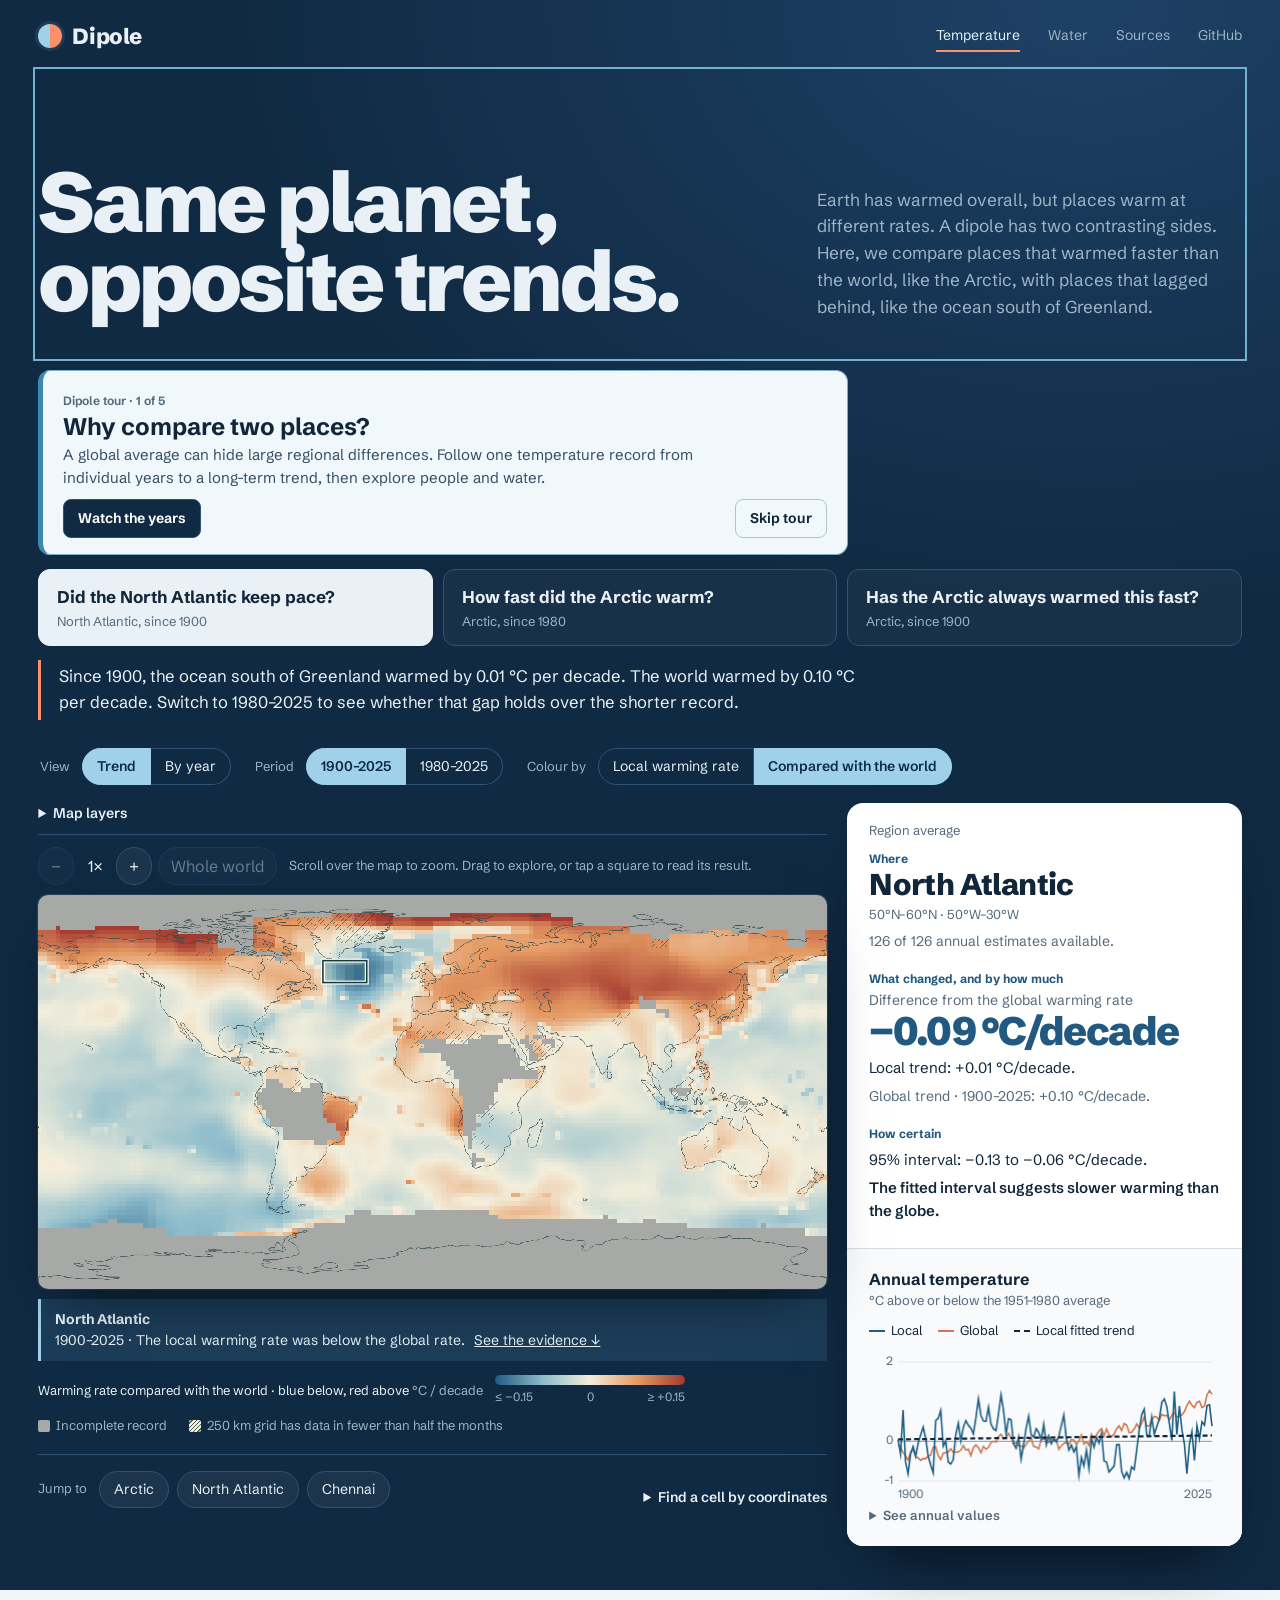
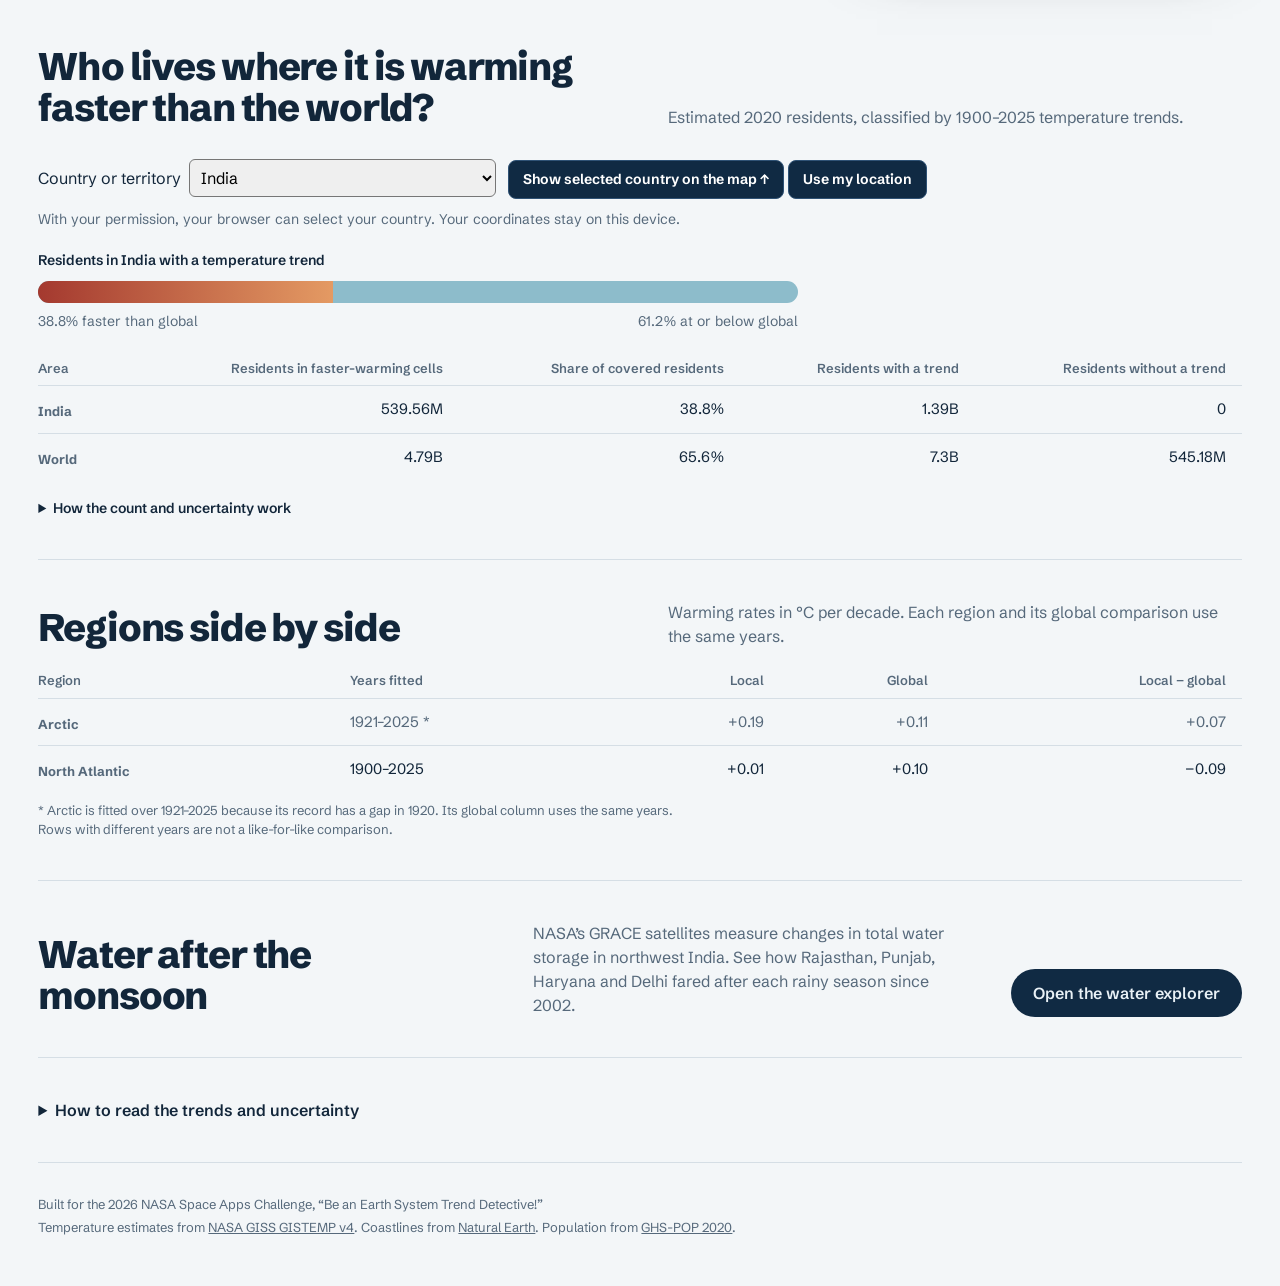
==== docs/index.html @ 830ba7b3 "Guide visitors through playable climate maps and country comparisons" ====
<!doctype html>
<html lang="en">
<head>
<meta charset="utf-8">
<meta name="viewport" content="width=device-width, initial-scale=1">
<meta name="theme-color" content="#102a43">
<link rel="icon" href="favicon.svg" type="image/svg+xml">
<title>Dipole · Same planet, opposite trends</title>
<meta name="description" content="Explore how surface temperature changed at every place on Earth since 1900, using NASA’s GISTEMP record.">
<link rel="preload" href="fonts/schibsted-grotesk-latin-wght-normal.woff2" as="font" type="font/woff2" crossorigin>
<link rel="stylesheet" href="map/style.css?v=guide-1">
<script src="map/player.js?v=2" defer></script>
<script src="map/app.js?v=guide-1" defer></script>
<script src="map/location.js?v=1" defer></script>
<script src="map/tour.js?v=1" defer></script>
</head>
<body>
<div class="deep">
<header class="top"><a class="brand" href="./"><span class="brandmark" aria-hidden="true"></span>Dipole</a><nav aria-label="Project"><a href="./" aria-current="page">Temperature</a><a href="water/">Water</a><a href="https://github.com/OmTheLast/Dipole/blob/main/docs/sources.md">Sources</a><a href="https://github.com/OmTheLast/Dipole">GitHub</a></nav></header>

<section class="hero">
<h1>Same planet,<br>opposite trends.</h1>
<div><p class="lede">Earth has warmed overall, but places warm at different rates. A dipole has two contrasting sides. Here, we compare places that warmed faster than the world, like the Arctic, with places that lagged behind, like the ocean south of Greenland.</p>
<button class="action" id="restartTour" type="button">Take the guided tour</button></div>
</section>

<fieldset id="cases" class="cases" disabled><legend class="visually-hidden">Start with a finding</legend>
<button data-case="hole" aria-pressed="true"><b>Did the North Atlantic keep pace?</b><small>North Atlantic, since 1900</small></button>
<button data-case="arctic" aria-pressed="false"><b>How fast did the Arctic warm?</b><small>Arctic, since 1980</small></button>
<button data-case="recent" aria-pressed="false"><b>Has the Arctic always warmed this fast?</b><small>Arctic, since 1900</small></button>
</fieldset>
<p id="story" class="story"></p>

<div class="controls">
<fieldset id="views" class="segmented" disabled><legend>View</legend><button data-view="trend" aria-pressed="true">Trend</button><button data-view="annual" aria-pressed="false">By year</button></fieldset>
<fieldset id="periods" class="segmented" disabled><legend>Period</legend><button data-start="1900" aria-pressed="true">1900–2025</button><button data-start="1980" aria-pressed="false">1980–2025</button></fieldset>
<fieldset id="modes" class="segmented" disabled><legend>Colour by</legend><button data-mode="absolute" aria-pressed="false">Local warming rate</button><button data-mode="relative" aria-pressed="true">Compared with the world</button></fieldset>
</div>
<div id="scrubber" hidden><label for="year">Year <output id="yearValue" for="year">2015</output></label>
<div class="yeartrack"><button class="action play" id="playYears" type="button">Play</button><span id="startLabel">1980</span><input id="year" type="range" min="1980" max="2025" step="1" value="2015"><span>2025</span></div></div>
<p id="status" role="status">Loading NASA temperature estimates…</p>

<div class="workspace">
<section class="atlas" aria-label="Global temperature map">
<details class="layers"><summary>Map layers</summary><div id="populationMap" class="layerControls">
<label for="mapPopulation">2020 population overlay</label>
<select id="mapPopulation" disabled><option value="">Off</option><option value="world">World</option><optgroup label="Country or territory" id="layerCountries"></optgroup></select>
<a href="#population">Compare counts with the world ↓</a>
<div id="populationKey" hidden><p id="layerCaption"></p>
<div class="dotKey" aria-label="Dot size by residents per two-degree cell"><span><i></i>Under 100k</span><span><i></i>100k–&lt;1M</span><span><i></i>1M–&lt;10M</span><span><i></i>10M+</span></div>
</div>
<div class="sigControl"><label><input type="checkbox" id="sigToggle" disabled> Show significance crosses (×)</label>
<span id="sigCaption" role="status"></span></div>
</div>
</details>
<div class="maptools" role="group" aria-label="Map navigation">
<button id="zoomOut" aria-label="Zoom out" disabled>−</button><output id="zoomLevel" aria-label="Map zoom">1×</output><button id="zoomIn" aria-label="Zoom in" disabled>+</button>
<button id="worldView" disabled>Whole world</button><span id="mapHint">Scroll over the map to zoom. Drag to explore, or tap a square to read its result.</span>
</div>
<div class="maparea"><canvas id="map" tabindex="0" aria-describedby="mapHint" aria-label="World temperature map"></canvas><div id="cellTip" hidden></div></div>
<div id="mapReading" aria-live="polite" hidden><strong id="readingPlace"></strong><span id="readingText"></span> <a href="#details">See the evidence ↓</a></div>
<div class="legend"><div class="legendscale"><span class="legendtitle"><span id="legendText">Temperature trend</span> <span id="legendUnits">°C / decade</span></span><div class="scale"><div class="gradient"></div><div class="ticks"><span id="scaleLow">≤ −1</span><span>0</span><span id="scaleHigh">≥ +1</span></div></div></div><span class="missing"><i></i> <span id="missingLabel">Incomplete record</span></span><span id="overlayKey" class="overlaykey"><span class="hatchkey"><i></i> 250 km grid has data in fewer than half the months</span></span></div>
<div class="locations"><div class="presets" id="presets"><span class="presetlabel">Jump to</span>
<button data-region="Arctic">Arctic</button><button data-region="North Atlantic">North Atlantic</button><button data-lat="13.08" data-lon="80.27">Chennai</button></div>
<details class="coordinateLookup"><summary>Find a cell by coordinates</summary><form id="coords"><label>Latitude<input type="number" name="lat" required min="-90" max="90" step="any" placeholder="−90 to 90"></label><label>Longitude<input type="number" name="lon" required min="-180" max="180" step="any" placeholder="−180 to 180"></label><button type="submit">Show cell</button></form></details></div>
</section>

<section class="inspector" aria-label="Selected location">
<p id="kind" class="kind">Region</p>
<div id="details" aria-live="polite"><p class="q">Where</p><h2 id="name">Arctic</h2><p id="bounds"></p><p id="coverage"></p><p class="q">What changed, and by how much</p><p class="metriclabel" id="metricLabel">Estimated change</p><div id="change">…</div><p id="rate"></p><p id="reference"></p><p class="q">How certain</p><p id="interval"></p><p id="explain"></p><p id="cellSig" class="note"></p><p id="sparse"></p><p id="cellResidents" class="note"></p></div>
<div class="history"><h3>Annual temperature</h3><p class="caption">°C above or below the 1951–1980 average</p><div class="chartkey"><span>Local</span><span>Global</span><span id="fitKey">Local fitted trend</span></div><canvas id="plot" role="img" aria-label="Annual temperature anomaly chart"></canvas><details><summary>See annual values</summary><div class="tablebox"><table><thead><tr><th>Year</th><th>Local (°C)</th><th>Global (°C)</th></tr></thead><tbody id="annual"></tbody></table></div></details></div>
</section>
</div>
</div>

<main class="shore">
<section id="population" class="chapter" aria-labelledby="exposureHeading">
<div class="chapterhead"><h2 id="exposureHeading">Who lives where it is warming faster than the world?</h2>
<p id="exposureCaption">Loading 2020 population estimates…</p></div>
<div id="exposureData" hidden>
<label class="populationCountry" for="exposureCountry">Country or territory <select id="exposureCountry"></select></label>
<button id="showCountryLayer" type="button" disabled>Show selected country on the map ↑</button>
<button type="button" id="geoCountry">Use my location</button>
<button class="action" type="button" id="geoCell" hidden>See the temperature near me</button>
<p id="geoStatus" role="status">With your permission, your browser can select your country. Your coordinates stay on this device.</p>
<figure class="populationBar"><figcaption id="countryBarCaption"></figcaption>
<div class="populationTrack" aria-hidden="true"><span id="countryFasterBar"></span></div>
<div class="populationLabels"><span id="countryFasterLabel"></span><span id="countryOtherLabel"></span></div></figure>
<div class="scrolltable"><table>
<thead><tr><th scope="col">Area</th><th scope="col">Residents in faster-warming cells</th><th scope="col">Share of covered residents</th><th scope="col">Residents with a trend</th><th scope="col">Residents without a trend</th></tr></thead>
<tbody id="exposureRows"></tbody></table></div>
<details><summary>How the count and uncertainty work</summary>
<p>We add the estimated 2020 residents of each 2° cell whose local warming rate exceeds the global rate. The percentage uses residents in cells with a complete trend. For a country or territory, we count only population pixels whose centres fall inside the mapped country boundary.</p>
<p id="exposureIntervals"></p><p>The global average includes the oceans, which cover most of the planet and warm more slowly than land. Because people live on land, many of them live in cells that warm faster than that average for this reason alone. The counts describe where people lived in 2020, not health effects.</p>
</details></div></section>

<section class="chapter"><div class="chapterhead"><h2>Regions side by side</h2><p id="comparisonCaption"></p></div><div class="scrolltable"><table class="comparison"><thead><tr><th scope="col">Region</th><th scope="col" id="timeHeading">Years fitted</th><th scope="col">Local</th><th scope="col">Global</th><th scope="col">Local − global</th></tr></thead><tbody id="comparison"></tbody></table></div><p id="comparisonNote" class="note"></p></section>

<section class="chapter water-teaser" id="waterIntro"><div class="chapterhead"><h2>Water after the monsoon</h2><p>NASA’s GRACE satellites measure changes in total water storage in northwest India. See how Rajasthan, Punjab, Haryana and Delhi fared after each rainy season since 2002.</p></div><a class="teaserlink" href="water/">Open the water explorer</a></section>

<details class="method chapter"><summary>How to read the trends and uncertainty</summary>
<p>Each trend is the slope of a straight line through annual temperatures relative to the 1951–1980 average. For the global comparison we fit the yearly local minus global differences. A negative difference means a place warmed more slowly than the world or cooled more quickly. The chart shows the two original histories.</p>
<p>In the yearly view, each cell needs all 12 months in the selected year. For a trend it needs all 12 months in every year of the period. Gray marks missing estimates. Regional averages weight cells by area and require at least 80% coverage each month. If a region has gaps, its fitted line uses the uninterrupted record after the last gap. Its global comparison uses exactly those years.</p>
<p>The 95% interval describes the fitted trend for the selected place. We account for similarities between nearby years using Newey–West standard errors with three annual lags. The interval excludes additional uncertainty in NASA’s temperature estimates. Map colors show estimated rates. Examining many locations can produce chance findings. In tests on simulated records with no trend at all, intervals built this way excluded zero in roughly 10–14% of cases rather than 5%, so treat them as optimistic.</p>
<p><b>Significance crosses.</b> Each cross marks a cell whose trend passes a two-sided Benjamini–Hochberg check at a 5% false discovery rate. We test all cells with complete records together, separately for each period and map mode. The local map tests for change over time. The relative map tests for a difference from global warming. A cell can have a trend without earning a cross. Nearby cells share measurements, so clusters of crosses do not count as independent observations.</p>
<p><b>Hatched cells.</b> NASA’s standard grid fills each cell from stations up to 1,200 km away. Hatched land cells are where NASA’s 250 km grid has data in fewer than half the months of the selected period. Ocean cells are not hatched. A cell counts as land when its centre lies inside the Natural Earth outline.</p></details>

<footer><p>Built for the 2026 NASA Space Apps Challenge, “Be an Earth System Trend Detective!”</p><p>Temperature estimates from <a href="https://data.giss.nasa.gov/gistemp/">NASA GISS GISTEMP v4</a>. Coastlines from <a href="https://www.naturalearthdata.com/">Natural Earth</a>. Population from <a href="https://human-settlement.emergency.copernicus.eu/ghs_pop2023.php">GHS-POP 2020</a>.</p></footer>
</main>
</body></html>
---- docs/map/style.css ----
/* Dipole — "same planet, opposite trends".
   The page is built around the map's own diverging scale: deep ocean for the stage,
   sea-ice blue for below-global, ember for above-global. One typeface throughout. */
@font-face { font-family: "Schibsted Grotesk"; font-style: normal; font-display: swap; font-weight: 400 900;
  src: url("../fonts/schibsted-grotesk-latin-wght-normal.woff2") format("woff2-variations");
  unicode-range: U+0000-00FF, U+0131, U+0152-0153, U+02BB-02BC, U+02C6, U+02DA, U+02DC, U+0304, U+0308, U+0329, U+2000-206F, U+20AC, U+2122, U+2191, U+2193, U+2212, U+2215, U+FEFF, U+FFFD }
@font-face { font-family: "Schibsted Grotesk"; font-style: normal; font-display: swap; font-weight: 400 900;
  src: url("../fonts/schibsted-grotesk-latin-ext-wght-normal.woff2") format("woff2-variations");
  unicode-range: U+0100-02BA, U+02BD-02C5, U+02C7-02CC, U+02CE-02D7, U+02DD-02FF, U+0304, U+0308, U+0329, U+1D00-1DBF, U+1E00-1E9F, U+1EF2-1EFF, U+2020, U+20A0-20AB, U+20AD-20C0, U+2113, U+2C60-2C7F, U+A720-A7FF }
:root {
  --ocean: #102a43;      /* the stage the map sits on */
  --ocean-2: #1a3a5c;    /* raised surfaces on the stage */
  --ocean-line: #2f5275;
  --ice: #9fd2ea;        /* cooler than the world */
  --ember: #ff8f6b;      /* warmer than the world (on dark) */
  --brick: #b2432f;      /* warmer than the world (on light) */
  --deepblue: #215981;   /* cooler than the world (on light) */
  --foam: #e9f1f6;       /* text on the stage */
  --haze: #9fb4c6;       /* secondary text on the stage */
  --paper: #f3f6f8;
  --card: #ffffff;
  --ink: #12263a;
  --mist: #56697b;
  --line: #d5dee5;
  /* aliases used by the water page */
  --border: var(--line); --green: var(--ink); --muted: var(--mist);
  font: 400 16px/1.5 "Schibsted Grotesk", "Helvetica Neue", Arial, sans-serif;
  color: var(--ink);
  background: var(--paper);
}
* { box-sizing: border-box }
body { margin: 0 }
h1, h2, h3, p, figure { margin: 0 }
a { color: inherit }
button, input, select { font: inherit }
.visually-hidden { position: absolute; width: 1px; height: 1px; overflow: hidden; clip-path: inset(50%); white-space: nowrap }
:focus-visible { outline: 3px solid #f6c453; outline-offset: 2px }

/* ---------- the stage ---------- */
.deep {
  background: radial-gradient(120% 70% at 85% 0%, #1d4166 0%, var(--ocean) 55%) var(--ocean);
  color: var(--foam);
  padding: 0 max(3vw, 16px) 44px;
}
.deep > * { max-width: 1400px; margin-inline: auto }
.top { display: flex; align-items: center; justify-content: space-between; gap: 16px; height: 72px }
.brand { display: flex; align-items: center; gap: 10px; font-weight: 800; font-size: 22px; letter-spacing: -.02em; text-decoration: none }
.brandmark { width: 24px; height: 24px; border-radius: 50%; background: linear-gradient(90deg, var(--ice) 0 50%, var(--ember) 50% 100%); box-shadow: 0 0 0 3px #ffffff14 }
.top nav { display: flex; gap: clamp(12px, 2.4vw, 28px); font-size: 14px }
.top nav a { text-decoration: none; color: var(--haze); padding: 4px 0; border-bottom: 2px solid transparent }
.top nav a:hover { color: var(--foam) }
.top nav a[aria-current=page] { color: var(--foam); border-color: var(--ember) }

.hero { display: grid; grid-template-columns: minmax(0, 1.7fr) minmax(0, 1fr); gap: 20px 56px; align-items: end; padding: clamp(36px, 7vw, 92px) 0 36px }
.hero h1 { font-weight: 850; font-size: clamp(44px, 6.6vw, 104px); line-height: .94; letter-spacing: -.045em }
.lede { max-width: 46ch; font-size: clamp(16px, 1.35vw, 19px); line-height: 1.55; color: var(--haze) }

/* findings: three doors into the data */
.cases { display: grid; grid-template-columns: repeat(3, minmax(0, 1fr)); gap: 10px; border: 0; padding: 0; margin-bottom: 14px }
.cases button { display: grid; gap: 2px; text-align: left; cursor: pointer; padding: 14px 18px; color: var(--foam);
  background: #ffffff08; border: 1px solid var(--ocean-line); border-radius: 12px; transition: background .15s, border-color .15s }
.cases button:hover { background: #ffffff12 }
.cases b { font-size: 17px; font-weight: 700 }
.cases small { font-size: 13px; color: var(--haze) }
.cases button[aria-pressed=true] { background: var(--foam); border-color: var(--foam); color: var(--ink) }
.cases button[aria-pressed=true] small { color: var(--mist) }
.story { max-width: 1400px; margin-bottom: 28px; padding: 4px 0 4px 18px; border-left: 3px solid var(--ember); font-size: clamp(16px, 1.3vw, 18px); line-height: 1.55; color: var(--foam) }
.story[hidden] { display: none }
.story { max-width: 82ch; margin-left: max(0px, calc((100% - 1400px) / 2)) }

/* segmented controls */
.controls { display: flex; flex-wrap: wrap; gap: 14px 22px; margin-bottom: 18px }
.segmented { display: flex; align-items: center; gap: 0; border: 0; padding: 0; margin: 0 }
.segmented legend { float: left; margin-right: 10px; font-size: 13px; color: var(--haze) }
.segmented button { cursor: pointer; padding: 7px 14px; font-size: 14px; color: var(--foam); background: transparent; border: 1px solid var(--ocean-line) }
.segmented button + button { border-left: 0 }
.segmented button:first-of-type { border-radius: 999px 0 0 999px }
.segmented button:last-of-type { border-radius: 0 999px 999px 0 }
.segmented button:hover { background: #ffffff10 }
.segmented button[aria-pressed=true] { background: var(--ice); border-color: var(--ice); color: var(--ocean); font-weight: 600 }
fieldset:disabled button { opacity: .55; cursor: progress }

#scrubber { max-width: 640px; margin: 0 auto 18px max(0px, calc((100% - 1400px) / 2)); padding: 12px 16px; border: 1px solid var(--ocean-line); border-radius: 12px; background: #ffffff08 }
#scrubber label { display: flex; align-items: baseline; gap: 10px; font-size: 14px; color: var(--haze) }
#yearValue { font-weight: 800; font-size: 22px; color: var(--foam) }
.yeartrack { display: flex; align-items: center; gap: 12px; color: var(--haze); font-size: 13px }
#year { width: 100%; min-width: 0; height: 30px; margin: 0; accent-color: var(--ice) }
#status { color: var(--haze); margin-bottom: 12px }
#status:empty { display: none }

/* map + inspector */
.workspace { display: grid; grid-template-columns: minmax(0, 2fr) minmax(320px, 1fr); gap: 20px; align-items: start }
.atlas { min-width: 0 }
.maptools { display: flex; flex-wrap: wrap; align-items: center; gap: 6px; margin-bottom: 10px }
.maptools button { min-width: 36px; min-height: 36px; padding: 6px 12px; cursor: pointer; color: var(--foam); background: #ffffff0d; border: 1px solid var(--ocean-line); border-radius: 999px }
.maptools button:hover { background: #ffffff1a }
.maptools button:disabled { opacity: .4; cursor: default }
#zoomLevel { min-width: 3ch; text-align: center; color: var(--foam) }
#mapHint { font-size: 13px; color: var(--haze); margin-left: 6px }
.maparea { position: relative; border-radius: 10px; overflow: hidden; box-shadow: 0 24px 60px -24px #000a, 0 0 0 1px #ffffff1a }
canvas { display: block; width: 100% }
#map { aspect-ratio: 2 / 1; cursor: crosshair; background: #0c2238 }
#map.zoomed { cursor: grab; touch-action: none }
#map.dragging { cursor: grabbing }
#cellTip { position: absolute; pointer-events: none; max-width: 100%; background: var(--foam); color: var(--ink); border-radius: 8px; padding: 7px 10px; font-size: 13px; line-height: 1.45; white-space: pre-line; box-shadow: 0 8px 24px #0006 }

.legend { display: flex; flex-wrap: wrap; align-items: center; gap: 10px 22px; margin-top: 14px; font-size: 13px; color: var(--haze) }
.legendscale { display: flex; align-items: center; gap: 12px }
.legendtitle { color: var(--foam) }
#legendUnits { color: var(--haze) }
.scale { width: 190px }
.gradient { height: 10px; border-radius: 999px; background: linear-gradient(90deg, #215981, #8dbccb, #f3eedb, #e49a63, #a4392f) }
.ticks { display: flex; justify-content: space-between; margin-top: 3px; font-size: 12px }
.missing, .overlaykey > span { display: flex; align-items: center; gap: 6px }
.missing i, .hatchkey i { width: 12px; height: 12px; border-radius: 2px }
.missing i { background: #a6a9a5 }
.hatchkey i { background: repeating-linear-gradient(135deg, #f3eedb 0 2px, #4b5a55 2px 3px) }
.overlaykey[hidden] { display: none }

.locations { display: flex; flex-wrap: wrap; align-items: end; justify-content: space-between; gap: 14px 24px; margin-top: 18px; padding-top: 16px; border-top: 1px solid var(--ocean-line) }
.presets { display: flex; flex-wrap: wrap; align-items: center; gap: 8px }
.presetlabel { font-size: 13px; color: var(--haze); margin-right: 4px }
.presets button, #coords button { cursor: pointer; padding: 7px 14px; font-size: 14px; color: var(--foam); background: #ffffff0d; border: 1px solid var(--ocean-line); border-radius: 999px }
.presets button:hover { background: #ffffff1a }
#coords { display: flex; flex-wrap: wrap; align-items: end; gap: 8px }
#coords label { display: grid; gap: 3px; font-size: 12px; color: var(--haze) }
#coords input { width: 112px; padding: 7px 10px; font-size: 14px; color: var(--foam); background: #0c2238; border: 1px solid var(--ocean-line); border-radius: 8px }
#coords input::placeholder { color: #6f88a0 }
#coords button { background: var(--foam); border-color: var(--foam); color: var(--ink); font-weight: 600 }

.inspector { background: var(--card); color: var(--ink); border-radius: 16px; overflow: hidden; box-shadow: 0 30px 60px -30px #000c }
.kind { padding: 18px 22px 0; font-size: 13px; color: var(--mist) }
#details { padding: 4px 22px 18px }
#name { font-weight: 800; font-size: 30px; line-height: 1.1; letter-spacing: -.02em }
#bounds { margin-top: 4px; font-size: 13px; color: var(--mist) }
#coverage, #reference { margin-top: 6px; font-size: 14px; color: var(--mist) }
.metriclabel { margin-top: 2px; font-size: 14px; color: var(--mist) }
.q { margin-top: 18px; font-size: 12px; font-weight: 700; color: var(--deepblue) }
.q:first-child { margin-top: 6px }
#change { font-weight: 850; font-size: clamp(34px, 3.1vw, 46px); line-height: 1.02; letter-spacing: -.04em; color: var(--brick) }
#rate, #interval, #explain { margin-top: 6px; font-size: 15px }
#explain { font-weight: 600 }
#sparse { margin-top: 6px; font-size: 13px; color: var(--mist) }
.note { margin-top: 8px; max-width: 80ch; font-size: 13px; color: var(--mist) }
.history { padding: 18px 22px 20px; border-top: 1px solid var(--line); background: #f8fafb }
.history h3 { font-size: 16px; font-weight: 700 }
.caption { font-size: 13px; color: var(--mist) }
.chartkey { display: flex; flex-wrap: wrap; gap: 4px 16px; margin-top: 10px; font-size: 13px }
.chartkey span::before { content: ""; display: inline-block; width: 16px; margin-right: 6px; vertical-align: middle; border-top: 2.5px solid #1d5f86 }
.chartkey span:nth-child(2)::before { border-color: #d0794f }
.chartkey span:nth-child(3)::before { border-top: 2px dashed var(--ink) }
#plot { height: 150px; margin: 10px 0 6px }
summary { cursor: pointer; font-size: 14px; font-weight: 600 }
.history summary { font-size: 13px; color: var(--mist) }
.tablebox { overflow: auto; max-height: 180px; margin-top: 6px }
table { width: 100%; border-collapse: collapse; text-align: left; font-size: 13px }
.tablebox td, .tablebox th { padding: 2px 8px 2px 0 }

/* ---------- below the stage ---------- */
.shore { max-width: 1400px; margin: 0 auto; padding: 56px max(3vw, 16px) 0 }
.chapter { padding: 40px 0; border-top: 1px solid var(--line) }
.chapter:first-child { border-top: 0; padding-top: 0 }
.chapterhead { display: grid; grid-template-columns: minmax(0, 1fr) minmax(0, 1fr); gap: 8px 56px; align-items: end; margin-bottom: 24px }
.chapter h2 { font-weight: 800; font-size: clamp(26px, 3vw, 40px); line-height: 1.08; letter-spacing: -.03em }
.chapterhead p, #exposureCaption, #comparisonCaption { max-width: 60ch; font-size: 16px; color: var(--mist) }
.scrolltable { overflow-x: auto }
.chapter table { min-width: 560px; font-size: 15px }
.chapter th { font-size: 13px; font-weight: 600; color: var(--mist); vertical-align: bottom; padding: 0 16px 8px 0; text-align: right; line-height: 1.35 }
.chapter td, .chapter tbody th { padding: 12px 16px 12px 0; border-top: 1px solid var(--line); text-align: right; white-space: nowrap }
.chapter tr > :first-child, .comparison tr > :nth-child(2) { text-align: left }
.chapter tbody th, .chapter tbody td:first-child { font-weight: 700 }
.shortfit th, .shortfit td { color: var(--mist) }
.chapter details { margin-top: 18px; max-width: 80ch }
.chapter details p, .method p { margin-top: 10px; color: var(--mist) }

.populationBar { max-width: 760px; margin-bottom: 28px }
.populationBar figcaption { font-size: 14px; font-weight: 600 }
.populationTrack { height: 22px; margin: 10px 0 8px; border-radius: 999px; overflow: hidden; background: #8dbccb }
.populationTrack span { display: block; height: 100%; background: linear-gradient(90deg, #a4392f, #e49a63) }
.populationLabels { display: flex; justify-content: space-between; gap: 8px; font-size: 14px; color: var(--mist) }

.water-teaser { display: grid; grid-template-columns: minmax(0, 1fr) auto; align-items: end; gap: 16px 40px }
.water-teaser .chapterhead { margin: 0 }
.teaserlink { display: inline-block; padding: 12px 22px; border-radius: 999px; background: var(--ocean); color: var(--foam); text-decoration: none; font-weight: 600; white-space: nowrap }
.teaserlink:hover { background: var(--ocean-2) }

.method summary { font-size: 16px }
.method p { max-width: 80ch }
footer { display: grid; gap: 4px; padding: 32px 0 48px; border-top: 1px solid var(--line); font-size: 13px; color: var(--mist) }

@media (max-width: 1000px) {
  .workspace { grid-template-columns: 1fr }
  .hero, .chapterhead { grid-template-columns: 1fr }
}
@media (max-width: 640px) {
  .top { height: 60px }
  .top nav { gap: 12px; font-size: 13px }
  .top nav a[href*=sources] { display: none }
  .cases { grid-template-columns: 1fr }
  .cases button { padding: 11px 14px }
  .segmented legend { float: none; display: block; margin-bottom: 4px }
  .segmented { flex-wrap: wrap }
  .controls { gap: 12px }
  .legend { gap: 8px 14px }
  .scale { width: 150px }
  .water-teaser { grid-template-columns: 1fr }
  #details, .history, .kind { padding-inline: 16px }
}
@media (prefers-reduced-motion: reduce) { * { transition: none !important } }

.action, #showCountryLayer, #geoCountry, .guide button, .guide a {display:inline-flex; align-items:center; justify-content:center; gap:6px; border:1px solid var(--ocean-line); border-radius:8px; padding:8px 14px; background:var(--ocean); color:white; font:inherit; font-weight:650; font-size:14px; cursor:pointer; text-decoration:none}
#restartTour,.deep .play {background:var(--ice);color:var(--ocean)}
#restartTour {margin-top:16px}
.play {min-width:78px;flex-shrink:0}
.layers {margin-bottom:12px;border-bottom:1px solid var(--ocean-line);padding-bottom:10px}
.layerControls {padding:10px 0;font-size:14px}
.layerControls select,.populationCountry select {max-width:100%;padding:7px;border-radius:6px}
.layerControls a {margin-left:8px}
.sigControl {display:flex;flex-wrap:wrap;gap:5px 12px;margin-top:10px}
#sigCaption,#layerCaption,.dotKey {color:var(--haze);font-size:13px}
.dotKey,.dotKey span {display:flex;align-items:center;gap:6px;flex-wrap:wrap}
.dotKey {gap:12px}.dotKey i {width:3px;height:3px;border-radius:50%;background:var(--foam)}
.dotKey span:nth-child(2) i {width:5px;height:5px}.dotKey span:nth-child(3) i {width:8px;height:8px}.dotKey span:nth-child(4) i {width:11px;height:11px}
#mapReading {padding:10px 14px;margin:10px 0;background:#1c3d59;border-left:3px solid var(--ice);font-size:14px}
#mapReading strong {display:block}#mapReading a {margin-left:5px;white-space:nowrap}
.coordinateLookup {margin-top:12px}.populationCountry {display:inline-flex;align-items:center;gap:8px;flex-wrap:wrap;margin:6px 8px 6px 0}
#geoStatus {margin:6px 0 20px;font-size:14px;color:var(--mist)}
.guide {box-sizing:border-box;width:100%;max-width:810px;margin:14px 0;padding:16px 20px;border:1px solid #78afc9;border-left:5px solid #3c89ad;border-radius:12px;background:#f0f8fc;color:var(--ink);scroll-margin:12px}
.guide[hidden] {display:none}.guide h2 {margin:2px 0;font-size:clamp(19px,2vw,24px);line-height:1.2}.guide .guideText {color:#344e62;font-size:15px;max-width:70ch}
.guide small {font-size:12px;font-weight:650;color:#526c7e}.guideActions {display:flex;align-items:center;gap:7px;margin-top:10px;flex-wrap:wrap}
.guide button.secondary {background:transparent;color:var(--ink);border-color:#b0c4cf}.guide button:last-child {margin-left:auto}
.guideTarget {outline:2px solid #72b2d0;outline-offset:3px;scroll-margin:10px}
#guideHome {padding:1px 0}
@media(max-width:640px){.guide {padding:12px}.guideActions {gap:5px}.layerControls a {display:block;margin:5px 0}.populationCountry {display:flex}.top nav {gap:8px}}
[hidden] {display:none!important}

#map {cursor:grab;touch-action:pan-y}
#map.zoomed {touch-action:none}
#map.dragging {cursor:grabbing}
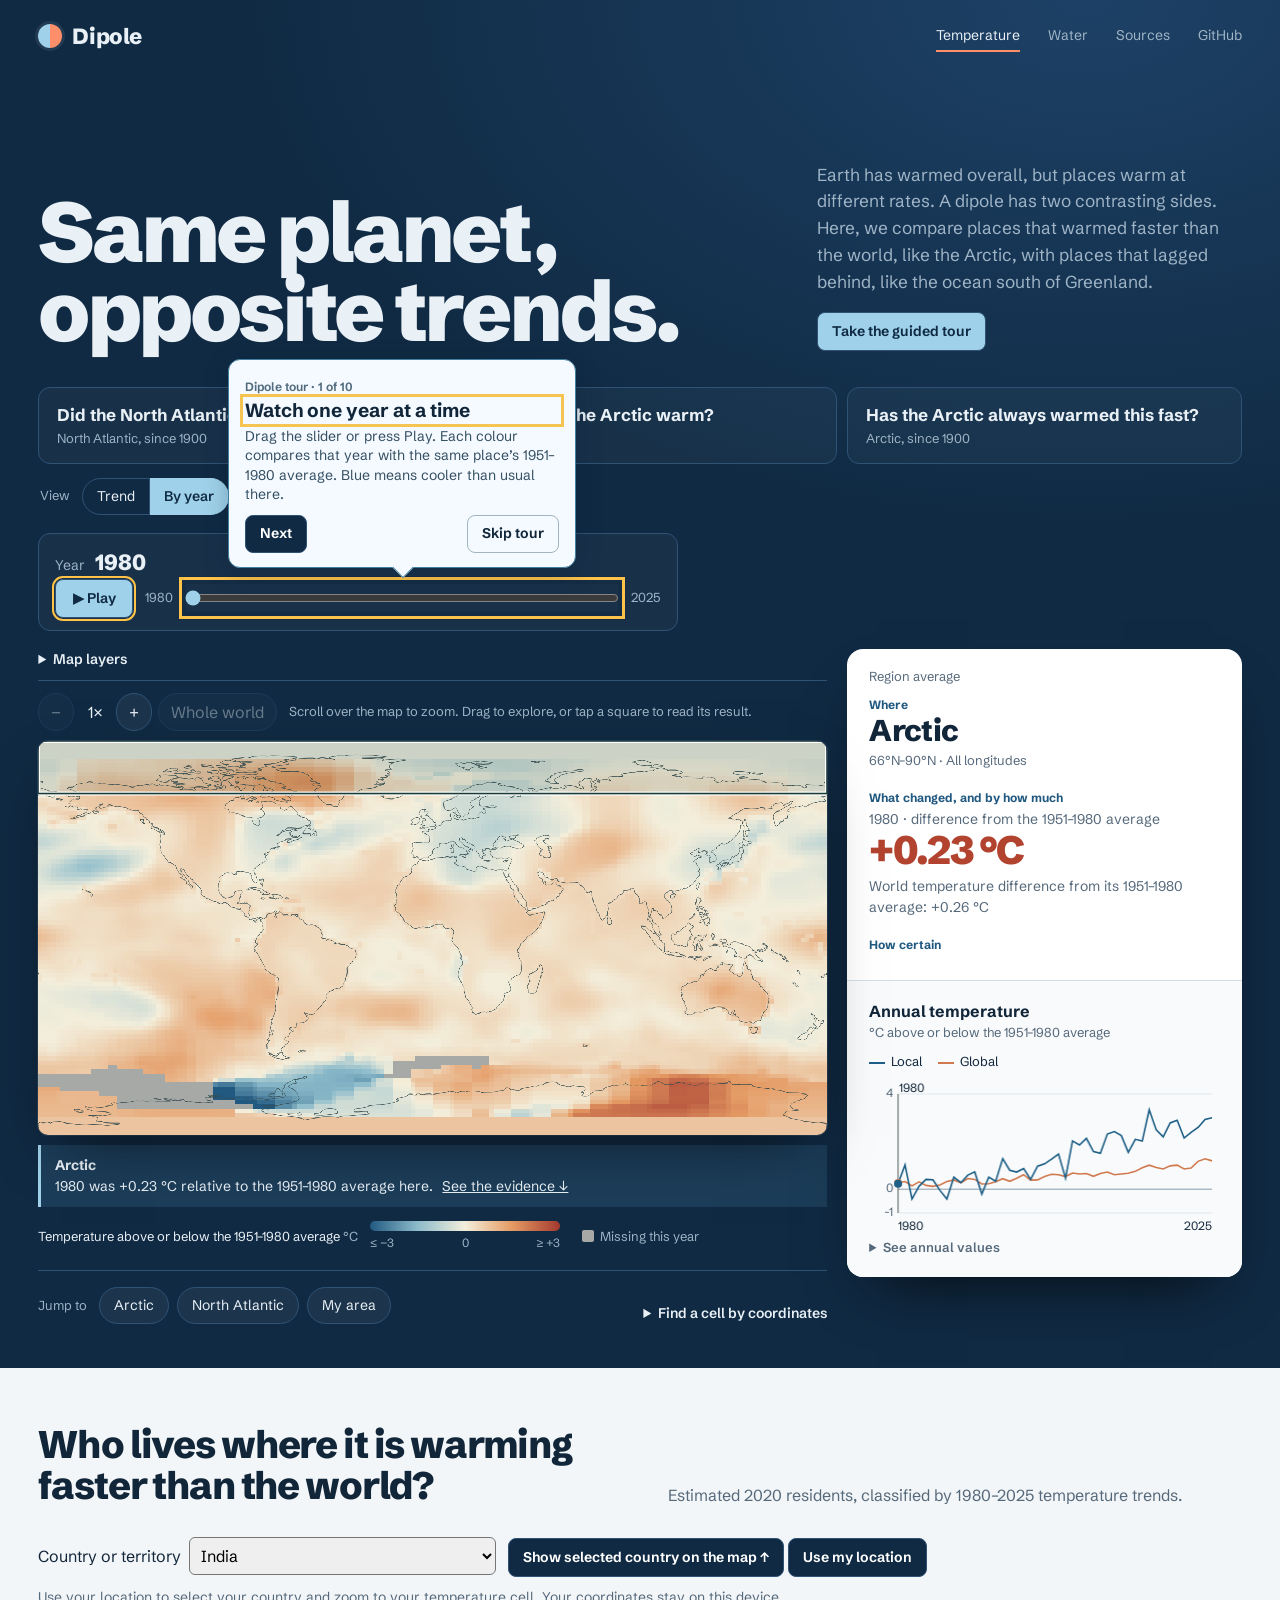
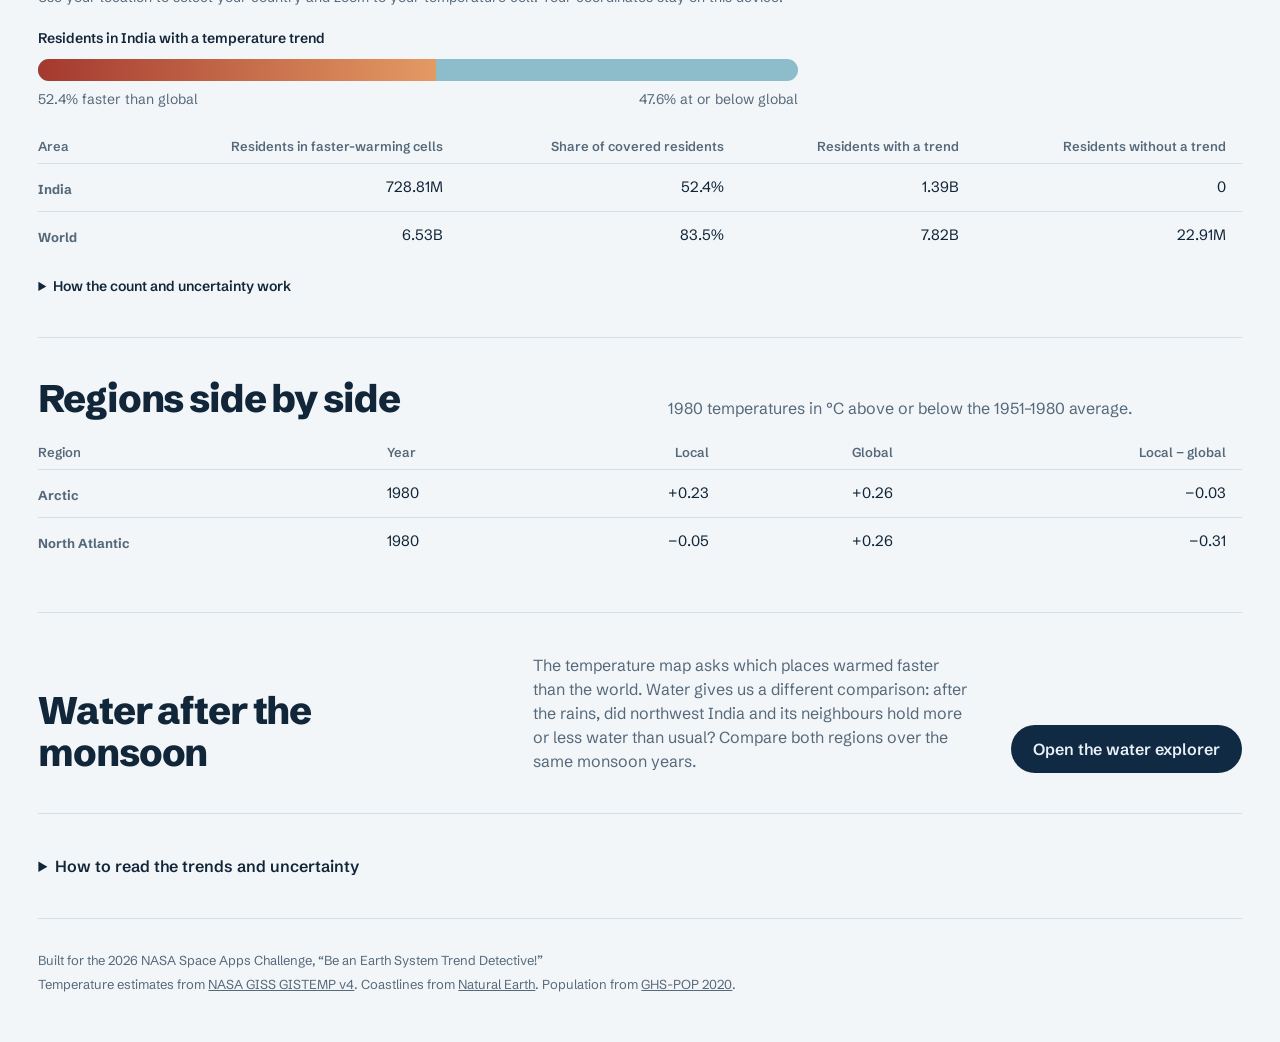
==== commit 1c220d9e: "Guide the map tour and compare regional water storage over shared seasons" ====
--- a/docs/index.html
+++ b/docs/index.html
@@ -8,11 +8,11 @@
 <title>Dipole · Same planet, opposite trends</title>
 <meta name="description" content="Explore how surface temperature changed at every place on Earth since 1900, using NASA’s GISTEMP record.">
 <link rel="preload" href="fonts/schibsted-grotesk-latin-wght-normal.woff2" as="font" type="font/woff2" crossorigin>
-<link rel="stylesheet" href="map/style.css?v=guide-1">
+<link rel="stylesheet" href="map/style.css?v=motion-1">
 <script src="map/player.js?v=2" defer></script>
-<script src="map/app.js?v=guide-1" defer></script>
-<script src="map/location.js?v=1" defer></script>
-<script src="map/tour.js?v=1" defer></script>
+<script src="map/app.js?v=local-area-1" defer></script>
+<script src="map/location.js?v=local-area-1" defer></script>
+<script src="map/tour.js?v=motion-1" defer></script>
 </head>
 <body>
 <div class="deep">
@@ -61,7 +61,7 @@
 <div id="mapReading" aria-live="polite" hidden><strong id="readingPlace"></strong><span id="readingText"></span> <a href="#details">See the evidence ↓</a></div>
 <div class="legend"><div class="legendscale"><span class="legendtitle"><span id="legendText">Temperature trend</span> <span id="legendUnits">°C / decade</span></span><div class="scale"><div class="gradient"></div><div class="ticks"><span id="scaleLow">≤ −1</span><span>0</span><span id="scaleHigh">≥ +1</span></div></div></div><span class="missing"><i></i> <span id="missingLabel">Incomplete record</span></span><span id="overlayKey" class="overlaykey"><span class="hatchkey"><i></i> 250 km grid has data in fewer than half the months</span></span></div>
 <div class="locations"><div class="presets" id="presets"><span class="presetlabel">Jump to</span>
-<button data-region="Arctic">Arctic</button><button data-region="North Atlantic">North Atlantic</button><button data-lat="13.08" data-lon="80.27">Chennai</button></div>
+<button data-region="Arctic">Arctic</button><button data-region="North Atlantic">North Atlantic</button><button type="button" id="geoMap" disabled>My area</button><small id="areaStatus" role="status"></small></div>
 <details class="coordinateLookup"><summary>Find a cell by coordinates</summary><form id="coords"><label>Latitude<input type="number" name="lat" required min="-90" max="90" step="any" placeholder="−90 to 90"></label><label>Longitude<input type="number" name="lon" required min="-180" max="180" step="any" placeholder="−180 to 180"></label><button type="submit">Show cell</button></form></details></div>
 </section>
 
@@ -80,9 +80,8 @@
 <div id="exposureData" hidden>
 <label class="populationCountry" for="exposureCountry">Country or territory <select id="exposureCountry"></select></label>
 <button id="showCountryLayer" type="button" disabled>Show selected country on the map ↑</button>
-<button type="button" id="geoCountry">Use my location</button>
-<button class="action" type="button" id="geoCell" hidden>See the temperature near me</button>
-<p id="geoStatus" role="status">With your permission, your browser can select your country. Your coordinates stay on this device.</p>
+<button type="button" id="geoCountry" disabled>Use my location</button>
+<p id="geoStatus" role="status">Use your location to select your country and zoom to your temperature cell. Your coordinates stay on this device.</p>
 <figure class="populationBar"><figcaption id="countryBarCaption"></figcaption>
 <div class="populationTrack" aria-hidden="true"><span id="countryFasterBar"></span></div>
 <div class="populationLabels"><span id="countryFasterLabel"></span><span id="countryOtherLabel"></span></div></figure>
@@ -96,7 +95,7 @@
 
 <section class="chapter"><div class="chapterhead"><h2>Regions side by side</h2><p id="comparisonCaption"></p></div><div class="scrolltable"><table class="comparison"><thead><tr><th scope="col">Region</th><th scope="col" id="timeHeading">Years fitted</th><th scope="col">Local</th><th scope="col">Global</th><th scope="col">Local − global</th></tr></thead><tbody id="comparison"></tbody></table></div><p id="comparisonNote" class="note"></p></section>
 
-<section class="chapter water-teaser" id="waterIntro"><div class="chapterhead"><h2>Water after the monsoon</h2><p>NASA’s GRACE satellites measure changes in total water storage in northwest India. See how Rajasthan, Punjab, Haryana and Delhi fared after each rainy season since 2002.</p></div><a class="teaserlink" href="water/">Open the water explorer</a></section>
+<section class="chapter water-teaser" id="waterIntro"><div class="chapterhead"><h2>Water after the monsoon</h2><p>The temperature map asks which places warmed faster than the world. Water gives us a different comparison: after the rains, did northwest India and its neighbours hold more or less water than usual? Compare both regions over the same monsoon years.</p></div><a class="teaserlink" href="water/">Open the water explorer</a></section>
 
 <details class="method chapter"><summary>How to read the trends and uncertainty</summary>
 <p>Each trend is the slope of a straight line through annual temperatures relative to the 1951–1980 average. For the global comparison we fit the yearly local minus global differences. A negative difference means a place warmed more slowly than the world or cooled more quickly. The chart shows the two original histories.</p>
--- a/docs/map/style.css
+++ b/docs/map/style.css
@@ -225,13 +225,29 @@
 #mapReading strong {display:block}#mapReading a {margin-left:5px;white-space:nowrap}
 .coordinateLookup {margin-top:12px}.populationCountry {display:inline-flex;align-items:center;gap:8px;flex-wrap:wrap;margin:6px 8px 6px 0}
 #geoStatus {margin:6px 0 20px;font-size:14px;color:var(--mist)}
-.guide {box-sizing:border-box;width:100%;max-width:810px;margin:14px 0;padding:16px 20px;border:1px solid #78afc9;border-left:5px solid #3c89ad;border-radius:12px;background:#f0f8fc;color:var(--ink);scroll-margin:12px}
-.guide[hidden] {display:none}.guide h2 {margin:2px 0;font-size:clamp(19px,2vw,24px);line-height:1.2}.guide .guideText {color:#344e62;font-size:15px;max-width:70ch}
-.guide small {font-size:12px;font-weight:650;color:#526c7e}.guideActions {display:flex;align-items:center;gap:7px;margin-top:10px;flex-wrap:wrap}
-.guide button.secondary {background:transparent;color:var(--ink);border-color:#b0c4cf}.guide button:last-child {margin-left:auto}
-.guideTarget {outline:2px solid #72b2d0;outline-offset:3px;scroll-margin:10px}
-#guideHome {padding:1px 0}
+/* The tour sits beside the live control; the rest of the page stays usable. */
+.guide {position:fixed;z-index:30;width:min(348px,calc(100% - 16px));padding:14px 16px;
+  border:1px solid #4380a0;border-radius:12px;background:#f4faff;color:var(--ink);
+  box-shadow:0 6px 24px #071d3440;line-height:1.4}
+.guide::after {content:"";position:absolute;left:var(--arrow-x,50%);width:14px;height:14px;
+  border:solid #4380a0;background:#f4faff;pointer-events:none}
+.guide[data-side="above"]::after {bottom:-8px;border-width:0 1px 1px 0;transform:translateX(-50%) rotate(45deg)}
+.guide[data-side="below"]::after {top:-8px;border-width:1px 0 0 1px;transform:translateX(-50%) rotate(45deg)}
+.guide[data-side="away"]::after {display:none}
+.guide h2 {margin:3px 0 5px;font-size:19px;line-height:1.17}
+.guide p {color:#344e62;font-size:14px}
+.guide small {font-size:12px;font-weight:650;color:#526c7e}
+.guideActions {display:flex;align-items:center;gap:7px;margin-top:10px;flex-wrap:wrap}
+.guide button.secondary {background:transparent;color:var(--ink);border-color:#a0b5c1}
+.guide button[data-skip] {margin-left:auto}.guideReturn {margin-top:6px}
+.guideTarget,.guideCompanion {outline:3px solid #ffc34a;outline-offset:3px;box-shadow:0 0 0 7px #102a4380}
+.guideCompanion {outline-width:2px;outline-offset:1px;box-shadow:none}
+@media (prefers-reduced-motion: no-preference) {
+  .guideTarget {animation:guide-ring-in 170ms ease-out}
+  @keyframes guide-ring-in {from {outline-color:transparent} to {outline-color:#ffc34a}}
+}
 @media(max-width:640px){.guide {padding:12px}.guideActions {gap:5px}.layerControls a {display:block;margin:5px 0}.populationCountry {display:flex}.top nav {gap:8px}}
+@media(max-height:420px){.guide {max-height:calc(100dvh - 70px);overflow:auto}.guide h2{font-size:16px}}
 [hidden] {display:none!important}
 
 #map {cursor:grab;touch-action:pan-y}
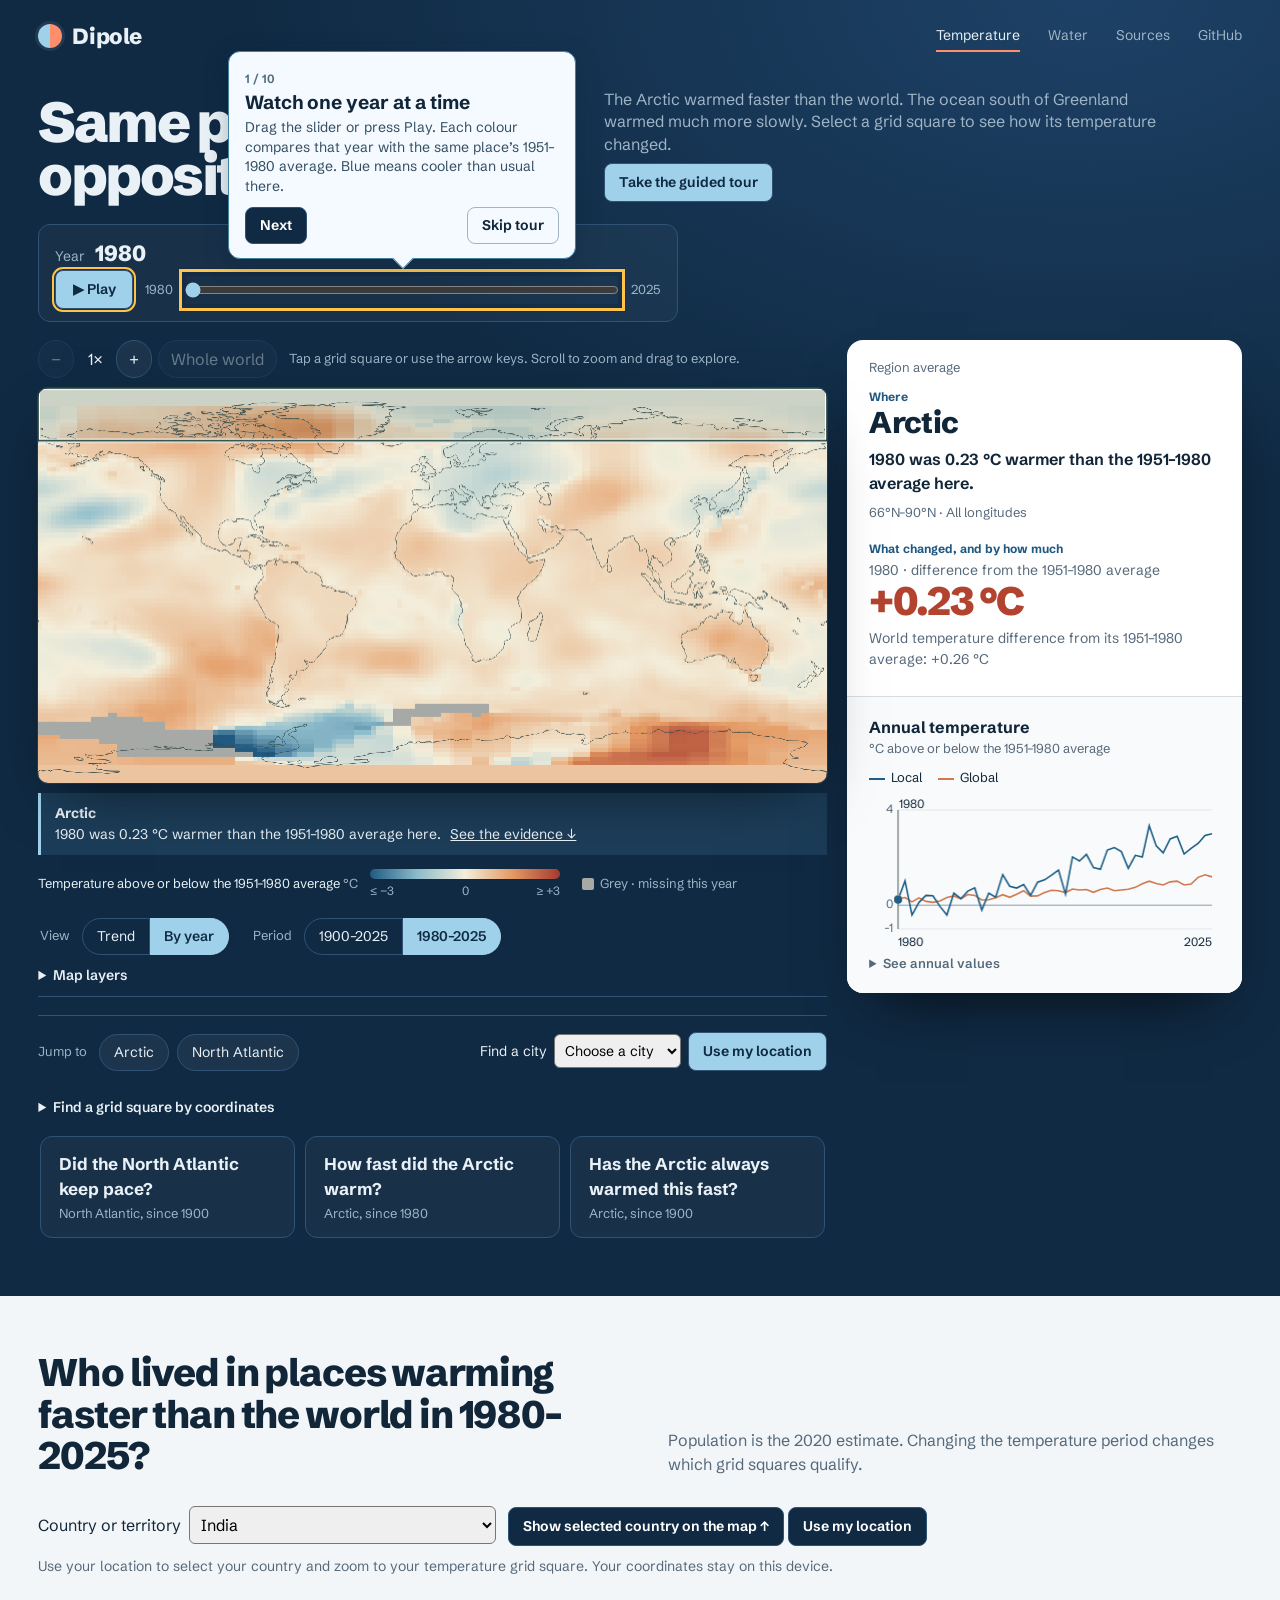
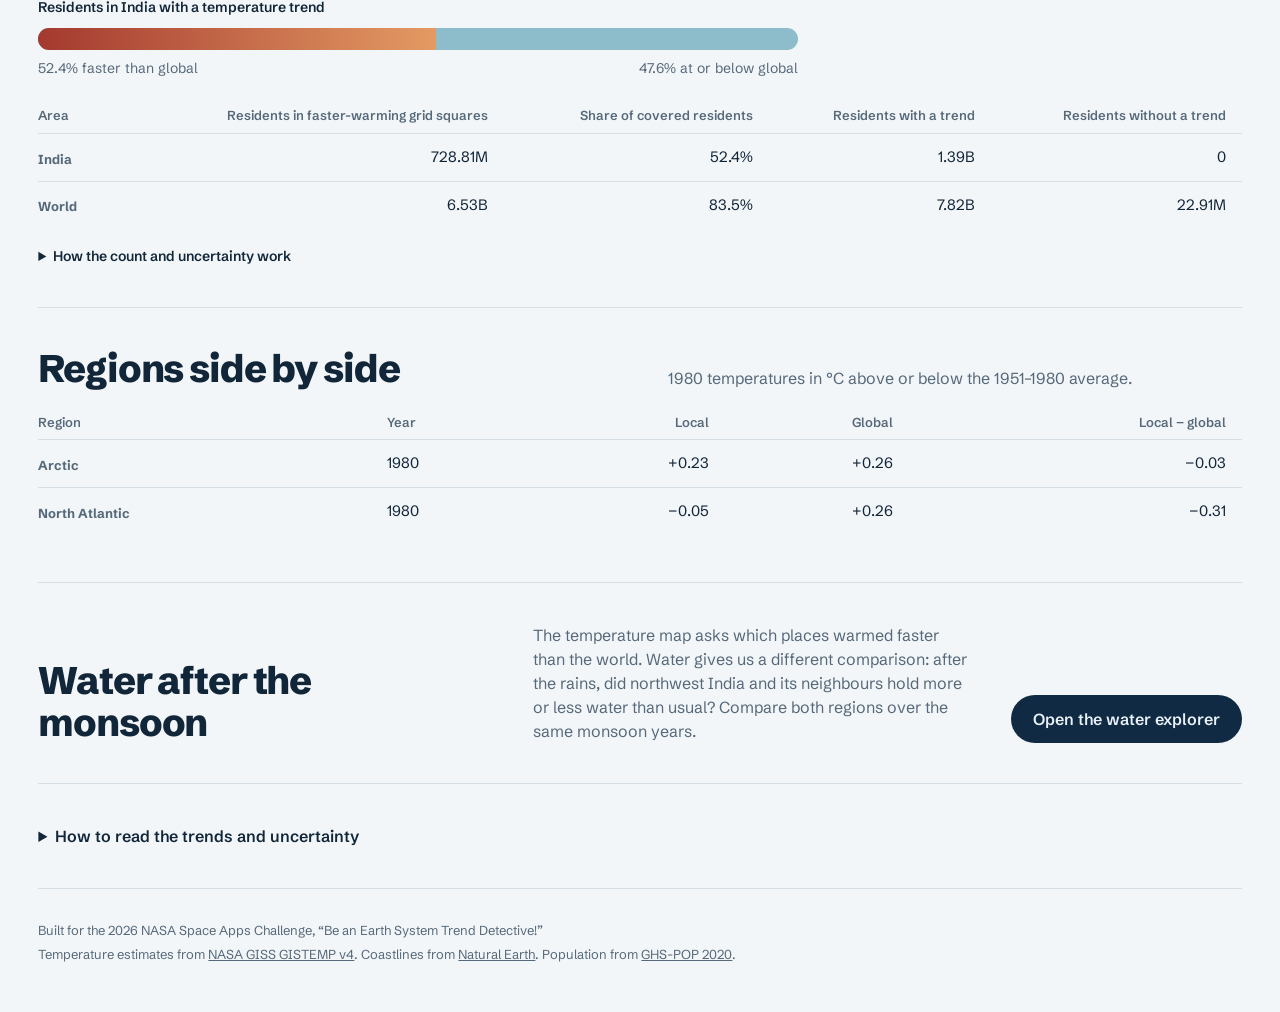
==== commit 1888a45a: "Bring map results into view and simplify the mobile tour and city lookup" ====
--- a/docs/index.html
+++ b/docs/index.html
@@ -8,22 +8,56 @@
 <title>Dipole · Same planet, opposite trends</title>
 <meta name="description" content="Explore how surface temperature changed at every place on Earth since 1900, using NASA’s GISTEMP record.">
 <link rel="preload" href="fonts/schibsted-grotesk-latin-wght-normal.woff2" as="font" type="font/woff2" crossorigin>
-<link rel="stylesheet" href="map/style.css?v=motion-1">
+<link rel="stylesheet" href="map/style.css?v=city-location-1">
 <script src="map/player.js?v=2" defer></script>
-<script src="map/app.js?v=local-area-1" defer></script>
-<script src="map/location.js?v=local-area-1" defer></script>
-<script src="map/tour.js?v=motion-1" defer></script>
+<script src="map/app.js?v=first-view-1" defer></script>
+<script src="map/location.js?v=city-location-1" defer></script>
+<script src="map/tour.js?v=phone-guide-1" defer></script>
 </head>
-<body>
+<body class="temperature">
+<main>
 <div class="deep">
 <header class="top"><a class="brand" href="./"><span class="brandmark" aria-hidden="true"></span>Dipole</a><nav aria-label="Project"><a href="./" aria-current="page">Temperature</a><a href="water/">Water</a><a href="https://github.com/OmTheLast/Dipole/blob/main/docs/sources.md">Sources</a><a href="https://github.com/OmTheLast/Dipole">GitHub</a></nav></header>
 
 <section class="hero">
-<h1>Same planet,<br>opposite trends.</h1>
-<div><p class="lede">Earth has warmed overall, but places warm at different rates. A dipole has two contrasting sides. Here, we compare places that warmed faster than the world, like the Arctic, with places that lagged behind, like the ocean south of Greenland.</p>
+<h1>Same planet, <br>opposite trends.</h1>
+<div><p class="lede">The Arctic warmed faster than the world. The ocean south of Greenland warmed much more slowly. Select a grid square to see how its temperature changed.</p>
 <button class="action" id="restartTour" type="button">Take the guided tour</button></div>
 </section>
 
+<div id="scrubber" hidden><label for="year">Year <output id="yearValue" for="year">2015</output></label>
+<div class="yeartrack"><button class="action play" id="playYears" type="button">Play</button><span id="startLabel">1980</span><input id="year" type="range" min="1980" max="2025" step="1" value="2015"><span>2025</span></div></div>
+<p id="status" role="status">Loading NASA temperature estimates…</p>
+
+<div class="workspace">
+<section class="atlas" aria-label="Global temperature map">
+<div class="maptools" role="group" aria-label="Map navigation">
+<button id="zoomOut" aria-label="Zoom out" disabled>−</button><output id="zoomLevel" aria-label="Map zoom">1×</output><button id="zoomIn" aria-label="Zoom in" disabled>+</button>
+<button id="worldView" disabled>Whole world</button><span id="mapHint">Tap a grid square or use the arrow keys. Scroll to zoom and drag to explore.</span>
+</div>
+<div class="maparea"><canvas id="map" tabindex="0" aria-describedby="mapHint" aria-label="World temperature map"></canvas><div id="cellTip" hidden></div></div>
+<div id="mapReading" aria-live="polite" hidden><strong id="readingPlace"></strong><span id="readingText"></span> <a href="#details">See the evidence ↓</a></div>
+<div class="legend"><div class="legendscale"><span class="legendtitle"><span id="legendText">Temperature trend</span> <span id="legendUnits">°C / decade</span></span><div class="scale"><div class="gradient"></div><div class="ticks"><span id="scaleLow">≤ −1</span><span>0</span><span id="scaleHigh">≥ +1</span></div></div></div><span class="missing"><i></i> <span id="missingLabel">Incomplete record</span></span><span id="overlayKey" class="overlaykey"><span class="hatchkey"><i></i> 250 km grid has data in fewer than half the months</span></span></div>
+<div class="controls">
+<fieldset id="views" class="segmented" disabled><legend>View</legend><button data-view="trend" aria-pressed="true">Trend</button><button data-view="annual" aria-pressed="false">By year</button></fieldset>
+<fieldset id="periods" class="segmented" disabled><legend>Period</legend><button data-start="1900" aria-pressed="true">1900–2025</button><button data-start="1980" aria-pressed="false">1980–2025</button></fieldset>
+<fieldset id="modes" class="segmented" disabled><legend>Colour by</legend><button data-mode="absolute" aria-pressed="false">Local warming rate</button><button data-mode="relative" aria-pressed="true">Compared with the world</button></fieldset>
+</div>
+<details class="layers"><summary>Map layers</summary><div id="populationMap" class="layerControls">
+<label for="mapPopulation">2020 population overlay</label>
+<select id="mapPopulation" disabled><option value="">Off</option><option value="world">World</option><optgroup label="Country or territory" id="layerCountries"></optgroup></select>
+<a href="#population">Compare counts with the world ↓</a>
+<div id="populationKey" hidden><p id="layerCaption"></p>
+<div class="dotKey" aria-label="Dot size by residents per two-degree grid square"><span><i></i>Under 100k</span><span><i></i>100k–&lt;1M</span><span><i></i>1M–&lt;10M</span><span><i></i>10M+</span></div>
+</div>
+<div class="sigControl"><label><input type="checkbox" id="sigToggle" disabled> Show significance crosses (×)</label>
+<span id="sigCaption" role="status"></span></div>
+</div>
+</details>
+<div class="locations"><div class="presets" id="presets"><span class="presetlabel">Jump to</span>
+<button data-region="Arctic">Arctic</button><button data-region="North Atlantic">North Atlantic</button></div>
+<div class="cityLookup" role="group" aria-labelledby="cityLabel"><label id="cityLabel" for="city">Find a city</label><select id="city" disabled><option value="">Choose a city</option><option value="13.7519,100.5147">Bangkok</option><option value="39.9017,116.3942">Beijing</option><option value="-34.6107,-58.4325">Buenos Aires</option><option value="30.0519,31.2480">Cairo</option><option value="-33.9181,18.4330">Cape Town</option><option value="-6.1725,106.8275">Jakarta</option><option value="6.4452,3.3896">Lagos</option><option value="51.5019,-0.1187">London</option><option value="19.4444,-99.1329">Mexico City</option><option value="19.0684,72.8758">Mumbai</option><option value="-1.2814,36.8147">Nairobi</option><option value="28.6000,77.2000">New Delhi</option><option value="40.7216,-73.9957">New York</option><option value="48.8581,2.3530">Paris</option><option value="-22.9073,-43.2121">Rio de Janeiro</option><option value="1.2950,103.8539">Singapore</option><option value="-33.8714,151.2125">Sydney</option><option value="-23.5567,-46.6270">São Paulo</option><option value="35.6870,139.7495">Tokyo</option></select><button class="action" type="button" id="geoMap" disabled>Use my location</button><small id="areaStatus" role="status"></small></div>
+<details class="coordinateLookup"><summary>Find a grid square by coordinates</summary><form id="coords"><label>Latitude<input type="number" name="lat" required min="-90" max="90" step="any" placeholder="−90 to 90"></label><label>Longitude<input type="number" name="lon" required min="-180" max="180" step="any" placeholder="−180 to 180"></label><button type="submit">Show grid square</button></form></details></div>
 <fieldset id="cases" class="cases" disabled><legend class="visually-hidden">Start with a finding</legend>
 <button data-case="hole" aria-pressed="true"><b>Did the North Atlantic keep pace?</b><small>North Atlantic, since 1900</small></button>
 <button data-case="arctic" aria-pressed="false"><b>How fast did the Arctic warm?</b><small>Arctic, since 1980</small></button>
@@ -31,79 +65,47 @@
 </fieldset>
 <p id="story" class="story"></p>
 
-<div class="controls">
-<fieldset id="views" class="segmented" disabled><legend>View</legend><button data-view="trend" aria-pressed="true">Trend</button><button data-view="annual" aria-pressed="false">By year</button></fieldset>
-<fieldset id="periods" class="segmented" disabled><legend>Period</legend><button data-start="1900" aria-pressed="true">1900–2025</button><button data-start="1980" aria-pressed="false">1980–2025</button></fieldset>
-<fieldset id="modes" class="segmented" disabled><legend>Colour by</legend><button data-mode="absolute" aria-pressed="false">Local warming rate</button><button data-mode="relative" aria-pressed="true">Compared with the world</button></fieldset>
-</div>
-<div id="scrubber" hidden><label for="year">Year <output id="yearValue" for="year">2015</output></label>
-<div class="yeartrack"><button class="action play" id="playYears" type="button">Play</button><span id="startLabel">1980</span><input id="year" type="range" min="1980" max="2025" step="1" value="2015"><span>2025</span></div></div>
-<p id="status" role="status">Loading NASA temperature estimates…</p>
-
-<div class="workspace">
-<section class="atlas" aria-label="Global temperature map">
-<details class="layers"><summary>Map layers</summary><div id="populationMap" class="layerControls">
-<label for="mapPopulation">2020 population overlay</label>
-<select id="mapPopulation" disabled><option value="">Off</option><option value="world">World</option><optgroup label="Country or territory" id="layerCountries"></optgroup></select>
-<a href="#population">Compare counts with the world ↓</a>
-<div id="populationKey" hidden><p id="layerCaption"></p>
-<div class="dotKey" aria-label="Dot size by residents per two-degree cell"><span><i></i>Under 100k</span><span><i></i>100k–&lt;1M</span><span><i></i>1M–&lt;10M</span><span><i></i>10M+</span></div>
-</div>
-<div class="sigControl"><label><input type="checkbox" id="sigToggle" disabled> Show significance crosses (×)</label>
-<span id="sigCaption" role="status"></span></div>
-</div>
-</details>
-<div class="maptools" role="group" aria-label="Map navigation">
-<button id="zoomOut" aria-label="Zoom out" disabled>−</button><output id="zoomLevel" aria-label="Map zoom">1×</output><button id="zoomIn" aria-label="Zoom in" disabled>+</button>
-<button id="worldView" disabled>Whole world</button><span id="mapHint">Scroll over the map to zoom. Drag to explore, or tap a square to read its result.</span>
-</div>
-<div class="maparea"><canvas id="map" tabindex="0" aria-describedby="mapHint" aria-label="World temperature map"></canvas><div id="cellTip" hidden></div></div>
-<div id="mapReading" aria-live="polite" hidden><strong id="readingPlace"></strong><span id="readingText"></span> <a href="#details">See the evidence ↓</a></div>
-<div class="legend"><div class="legendscale"><span class="legendtitle"><span id="legendText">Temperature trend</span> <span id="legendUnits">°C / decade</span></span><div class="scale"><div class="gradient"></div><div class="ticks"><span id="scaleLow">≤ −1</span><span>0</span><span id="scaleHigh">≥ +1</span></div></div></div><span class="missing"><i></i> <span id="missingLabel">Incomplete record</span></span><span id="overlayKey" class="overlaykey"><span class="hatchkey"><i></i> 250 km grid has data in fewer than half the months</span></span></div>
-<div class="locations"><div class="presets" id="presets"><span class="presetlabel">Jump to</span>
-<button data-region="Arctic">Arctic</button><button data-region="North Atlantic">North Atlantic</button><button type="button" id="geoMap" disabled>My area</button><small id="areaStatus" role="status"></small></div>
-<details class="coordinateLookup"><summary>Find a cell by coordinates</summary><form id="coords"><label>Latitude<input type="number" name="lat" required min="-90" max="90" step="any" placeholder="−90 to 90"></label><label>Longitude<input type="number" name="lon" required min="-180" max="180" step="any" placeholder="−180 to 180"></label><button type="submit">Show cell</button></form></details></div>
 </section>
 
 <section class="inspector" aria-label="Selected location">
 <p id="kind" class="kind">Region</p>
-<div id="details" aria-live="polite"><p class="q">Where</p><h2 id="name">Arctic</h2><p id="bounds"></p><p id="coverage"></p><p class="q">What changed, and by how much</p><p class="metriclabel" id="metricLabel">Estimated change</p><div id="change">…</div><p id="rate"></p><p id="reference"></p><p class="q">How certain</p><p id="interval"></p><p id="explain"></p><p id="cellSig" class="note"></p><p id="sparse"></p><p id="cellResidents" class="note"></p></div>
-<div class="history"><h3>Annual temperature</h3><p class="caption">°C above or below the 1951–1980 average</p><div class="chartkey"><span>Local</span><span>Global</span><span id="fitKey">Local fitted trend</span></div><canvas id="plot" role="img" aria-label="Annual temperature anomaly chart"></canvas><details><summary>See annual values</summary><div class="tablebox"><table><thead><tr><th>Year</th><th>Local (°C)</th><th>Global (°C)</th></tr></thead><tbody id="annual"></tbody></table></div></details></div>
+<div id="details" aria-live="polite"><p class="q">Where</p><h2 id="name">Arctic</h2><p id="detailAnswer"></p><p id="bounds"></p><p id="coverage"></p><p class="q">What changed, and by how much</p><p class="metriclabel" id="metricLabel">Estimated change</p><div id="change">…</div><p id="rate"></p><p id="reference"></p><p class="q" id="certaintyHeading">How certain is the trend?</p><p id="interval"></p><p id="explain"></p><p id="cellSig" class="note"></p><p id="sparse"></p><p id="cellResidents" class="note"></p></div>
+<div class="history"><h3>Annual temperature</h3><p class="caption">°C above or below the 1951–1980 average</p><div class="chartkey"><span>Local</span><span>Global</span><span id="fitKey">Local fitted trend</span></div><canvas id="plot" role="img" aria-label="Annual temperature anomaly chart"></canvas><details><summary>See annual values</summary><div class="tablebox" tabindex="0" role="region" aria-label="Yearly temperatures"><table><thead><tr><th>Year</th><th>Local (°C)</th><th>Global (°C)</th></tr></thead><tbody id="annual"></tbody></table></div></details></div>
 </section>
 </div>
 </div>
 
-<main class="shore">
+<div class="shore">
 <section id="population" class="chapter" aria-labelledby="exposureHeading">
-<div class="chapterhead"><h2 id="exposureHeading">Who lives where it is warming faster than the world?</h2>
+<div class="chapterhead"><h2 id="exposureHeading">Who lived in places that warmed faster than the world?</h2>
 <p id="exposureCaption">Loading 2020 population estimates…</p></div>
 <div id="exposureData" hidden>
 <label class="populationCountry" for="exposureCountry">Country or territory <select id="exposureCountry"></select></label>
 <button id="showCountryLayer" type="button" disabled>Show selected country on the map ↑</button>
 <button type="button" id="geoCountry" disabled>Use my location</button>
-<p id="geoStatus" role="status">Use your location to select your country and zoom to your temperature cell. Your coordinates stay on this device.</p>
+<p id="geoStatus" role="status">Use your location to select your country and zoom to your temperature grid square. Your coordinates stay on this device.</p>
 <figure class="populationBar"><figcaption id="countryBarCaption"></figcaption>
 <div class="populationTrack" aria-hidden="true"><span id="countryFasterBar"></span></div>
 <div class="populationLabels"><span id="countryFasterLabel"></span><span id="countryOtherLabel"></span></div></figure>
-<div class="scrolltable"><table>
-<thead><tr><th scope="col">Area</th><th scope="col">Residents in faster-warming cells</th><th scope="col">Share of covered residents</th><th scope="col">Residents with a trend</th><th scope="col">Residents without a trend</th></tr></thead>
+<div class="scrolltable" tabindex="0" role="region" aria-label="Population by country and world"><table>
+<thead><tr><th scope="col">Area</th><th scope="col">Residents in faster-warming grid squares</th><th scope="col">Share of covered residents</th><th scope="col">Residents with a trend</th><th scope="col">Residents without a trend</th></tr></thead>
 <tbody id="exposureRows"></tbody></table></div>
 <details><summary>How the count and uncertainty work</summary>
-<p>We add the estimated 2020 residents of each 2° cell whose local warming rate exceeds the global rate. The percentage uses residents in cells with a complete trend. For a country or territory, we count only population pixels whose centres fall inside the mapped country boundary.</p>
-<p id="exposureIntervals"></p><p>The global average includes the oceans, which cover most of the planet and warm more slowly than land. Because people live on land, many of them live in cells that warm faster than that average for this reason alone. The counts describe where people lived in 2020, not health effects.</p>
+<p>We count the people who lived in each 2° grid square in 2020. We then calculate the share living in squares that warmed faster than the world over the selected period. The percentage uses only squares with a complete temperature record. For a country or territory, we count only population pixels whose centres fall inside the mapped country boundary.</p>
+<p id="exposureIntervals"></p><p>The global average includes the oceans, which cover most of the planet and warm more slowly than land. Because people live on land, many of them live in grid squares that warm faster than that average for this reason alone. The counts describe where people lived in 2020, not health effects.</p>
 </details></div></section>
 
-<section class="chapter"><div class="chapterhead"><h2>Regions side by side</h2><p id="comparisonCaption"></p></div><div class="scrolltable"><table class="comparison"><thead><tr><th scope="col">Region</th><th scope="col" id="timeHeading">Years fitted</th><th scope="col">Local</th><th scope="col">Global</th><th scope="col">Local − global</th></tr></thead><tbody id="comparison"></tbody></table></div><p id="comparisonNote" class="note"></p></section>
+<section class="chapter"><div class="chapterhead"><h2>Regions side by side</h2><p id="comparisonCaption"></p></div><div class="scrolltable" tabindex="0" role="region" aria-label="Regional and world temperature comparison"><table class="comparison"><thead><tr><th scope="col">Region</th><th scope="col" id="timeHeading">Years fitted</th><th scope="col">Local</th><th scope="col">Global</th><th scope="col">Local − global</th></tr></thead><tbody id="comparison"></tbody></table></div><p id="comparisonNote" class="note"></p></section>
 
 <section class="chapter water-teaser" id="waterIntro"><div class="chapterhead"><h2>Water after the monsoon</h2><p>The temperature map asks which places warmed faster than the world. Water gives us a different comparison: after the rains, did northwest India and its neighbours hold more or less water than usual? Compare both regions over the same monsoon years.</p></div><a class="teaserlink" href="water/">Open the water explorer</a></section>
 
 <details class="method chapter"><summary>How to read the trends and uncertainty</summary>
-<p>Each trend is the slope of a straight line through annual temperatures relative to the 1951–1980 average. For the global comparison we fit the yearly local minus global differences. A negative difference means a place warmed more slowly than the world or cooled more quickly. The chart shows the two original histories.</p>
-<p>In the yearly view, each cell needs all 12 months in the selected year. For a trend it needs all 12 months in every year of the period. Gray marks missing estimates. Regional averages weight cells by area and require at least 80% coverage each month. If a region has gaps, its fitted line uses the uninterrupted record after the last gap. Its global comparison uses exactly those years.</p>
-<p>The 95% interval describes the fitted trend for the selected place. We account for similarities between nearby years using Newey–West standard errors with three annual lags. The interval excludes additional uncertainty in NASA’s temperature estimates. Map colors show estimated rates. Examining many locations can produce chance findings. In tests on simulated records with no trend at all, intervals built this way excluded zero in roughly 10–14% of cases rather than 5%, so treat them as optimistic.</p>
-<p><b>Significance crosses.</b> Each cross marks a cell whose trend passes a two-sided Benjamini–Hochberg check at a 5% false discovery rate. We test all cells with complete records together, separately for each period and map mode. The local map tests for change over time. The relative map tests for a difference from global warming. A cell can have a trend without earning a cross. Nearby cells share measurements, so clusters of crosses do not count as independent observations.</p>
-<p><b>Hatched cells.</b> NASA’s standard grid fills each cell from stations up to 1,200 km away. Hatched land cells are where NASA’s 250 km grid has data in fewer than half the months of the selected period. Ocean cells are not hatched. A cell counts as land when its centre lies inside the Natural Earth outline.</p></details>
+<p><b>Warming rate.</b> We fit a straight line to yearly temperatures measured against the 1951–1980 average. To compare a place with the world, we fit a line to the difference between their readings each year. A negative difference means a place warmed more slowly than the world or cooled more quickly. The chart shows the two original histories.</p>
+<p><b>Missing observations.</b> In the yearly view, each grid square needs all 12 months in the selected year. For a trend it needs all 12 months in every year of the period. Grey marks missing estimates. Regional averages weight grid squares by area and require at least 80% coverage each month. If a region has gaps, its fitted line uses the uninterrupted record after the last gap. Its global comparison uses exactly those years.</p>
+<p><b>Uncertainty.</b> The 95% interval describes the fitted trend for the selected place. Nearby years often have similar temperatures. We allow for that using Newey–West standard errors with three yearly lags. The interval excludes additional uncertainty in NASA’s temperature estimates. Map colours show estimated rates. Examining many locations can produce chance findings. In tests on simulated records with no trend at all, intervals built this way excluded zero in roughly 10–14% of cases rather than 5%, so treat them as optimistic.</p>
+<p><b>Significance crosses.</b> Each cross marks a grid square whose trend passes a two-sided Benjamini–Hochberg check at a 5% false discovery rate. We test all grid squares with complete records together, separately for each period and map mode. The local map tests for change over time. The relative map tests for a difference from global warming. A grid square can have a trend without earning a cross. Nearby squares share measurements, so clusters of crosses do not count as independent observations.</p>
+<p><b>Hatched squares.</b> NASA’s standard grid fills each grid square from stations up to 1,200 km away. Hatching marks land squares where NASA’s 250 km grid has data in fewer than half the months of the selected period. Ocean squares are not hatched. A grid square counts as land when its centre lies inside the Natural Earth outline.</p></details>
 
 <footer><p>Built for the 2026 NASA Space Apps Challenge, “Be an Earth System Trend Detective!”</p><p>Temperature estimates from <a href="https://data.giss.nasa.gov/gistemp/">NASA GISS GISTEMP v4</a>. Coastlines from <a href="https://www.naturalearthdata.com/">Natural Earth</a>. Population from <a href="https://human-settlement.emergency.copernicus.eu/ghs_pop2023.php">GHS-POP 2020</a>.</p></footer>
-</main>
+</div></main>
 </body></html>
--- a/docs/map/style.css
+++ b/docs/map/style.css
@@ -195,7 +195,7 @@
 @media (max-width: 640px) {
   .top { height: 60px }
   .top nav { gap: 12px; font-size: 13px }
-  .top nav a[href*=sources] { display: none }
+
   .cases { grid-template-columns: 1fr }
   .cases button { padding: 11px 14px }
   .segmented legend { float: none; display: block; margin-bottom: 4px }
@@ -253,3 +253,47 @@
 #map {cursor:grab;touch-action:pan-y}
 #map.zoomed {touch-action:none}
 #map.dragging {cursor:grabbing}
+
+/* Put the result within reach of the map on a first visit. */
+.temperature .hero {padding:16px 0 22px;gap:18px 34px;grid-template-columns:1fr 1.2fr}
+.temperature .hero h1 {font-size:clamp(38px,4.4vw,66px)}
+.temperature .hero .lede {font-size:16px;max-width:58ch;line-height:1.4}
+.temperature #restartTour {margin-top:8px}
+.atlas .controls {margin:18px 0 10px}
+.atlas .cases {margin-top:18px}
+.cityLookup {display:flex;flex-wrap:wrap;align-items:center;gap:7px;font-size:14px;max-width:100%}
+.cityLookup .action {background:var(--ice);color:var(--ocean)}
+.cityLookup #areaStatus:not(:empty) {flex-basis:100%}
+.cityLookup #areaStatus:empty {display:none}
+.cityLookup select {padding:6px;border-radius:6px;font:inherit}
+#detailAnswer {font-weight:650;margin:8px 0}
+@media(max-width:640px){
+  .temperature .hero {display:block;padding:5px 0 12px}
+  .temperature .hero h1 {font-size:clamp(29px,7.6vw,42px);line-height:1.1}
+  .temperature .hero h1 br {display:none}
+  .temperature .hero .lede {margin-top:5px;font-size:14px}
+  .top {height:auto;min-height:48px;flex-wrap:wrap;gap:4px 8px}
+  .temperature .maptools {gap:4px;margin-bottom:5px}
+  #mapHint {margin-left:0}
+  #mapReading {margin-top:6px}
+  .atlas .cases {grid-template-columns:1fr}
+}
+
+.guide .guideHint, .guide .guideMore {display:none}
+@media(max-width:640px) {
+  .guide {position:relative;z-index:1;width:100%;max-height:none;overflow:visible;margin:14px 0;
+    padding:8px 12px 5px;text-align:left;grid-column:1 / -1;color:var(--ink);box-shadow:none}
+  body[data-touring] #scrubber {margin-bottom:6px;padding:6px 12px}
+  .guide small {display:inline-block;margin-right:7px;font-size:12px}
+  .guide h2 {display:inline;margin:0;font-size:16px;line-height:1.4}
+  .guide .guideHint {display:inline}
+  .guide .guideFullTitle,.guide:not([data-expanded]) #guideText {display:none}
+  .guide #guideText {margin:6px 0;line-height:1.45;font-size:15px}
+  .guideActions {display:grid;grid-auto-flow:column;grid-auto-columns:minmax(0,1fr);margin:2px 0 0;gap:2px}
+  .guide .guideMore {display:inline-flex}
+  .guide .guideActions button {min-height:44px;min-width:0;margin-left:0;padding:3px 2px;font-size:14px}
+  .guide .guideActions .secondary {border-color:transparent}
+  .guide[data-side]::after {width:10px;height:10px}
+  .guide[data-side="above"]::after {bottom:-6px}
+  .guide[data-side="below"]::after {top:-6px}
+}
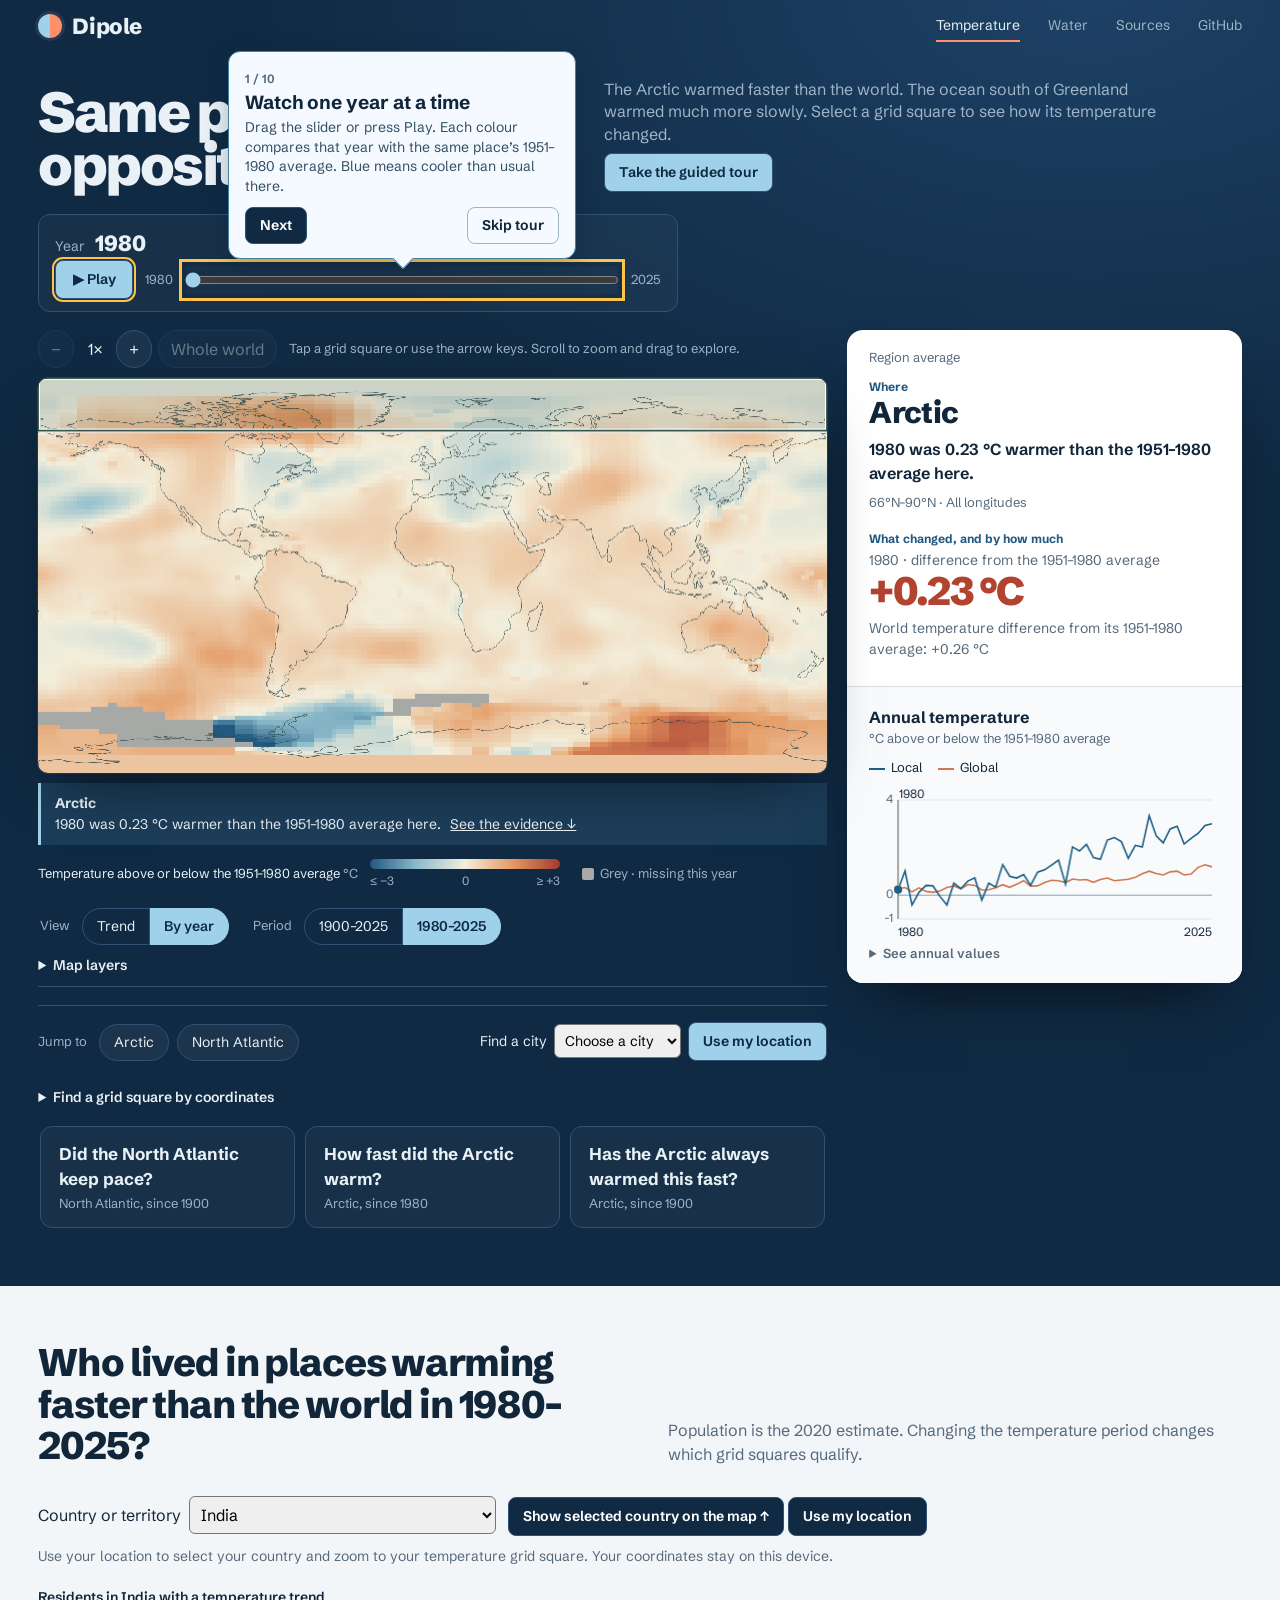
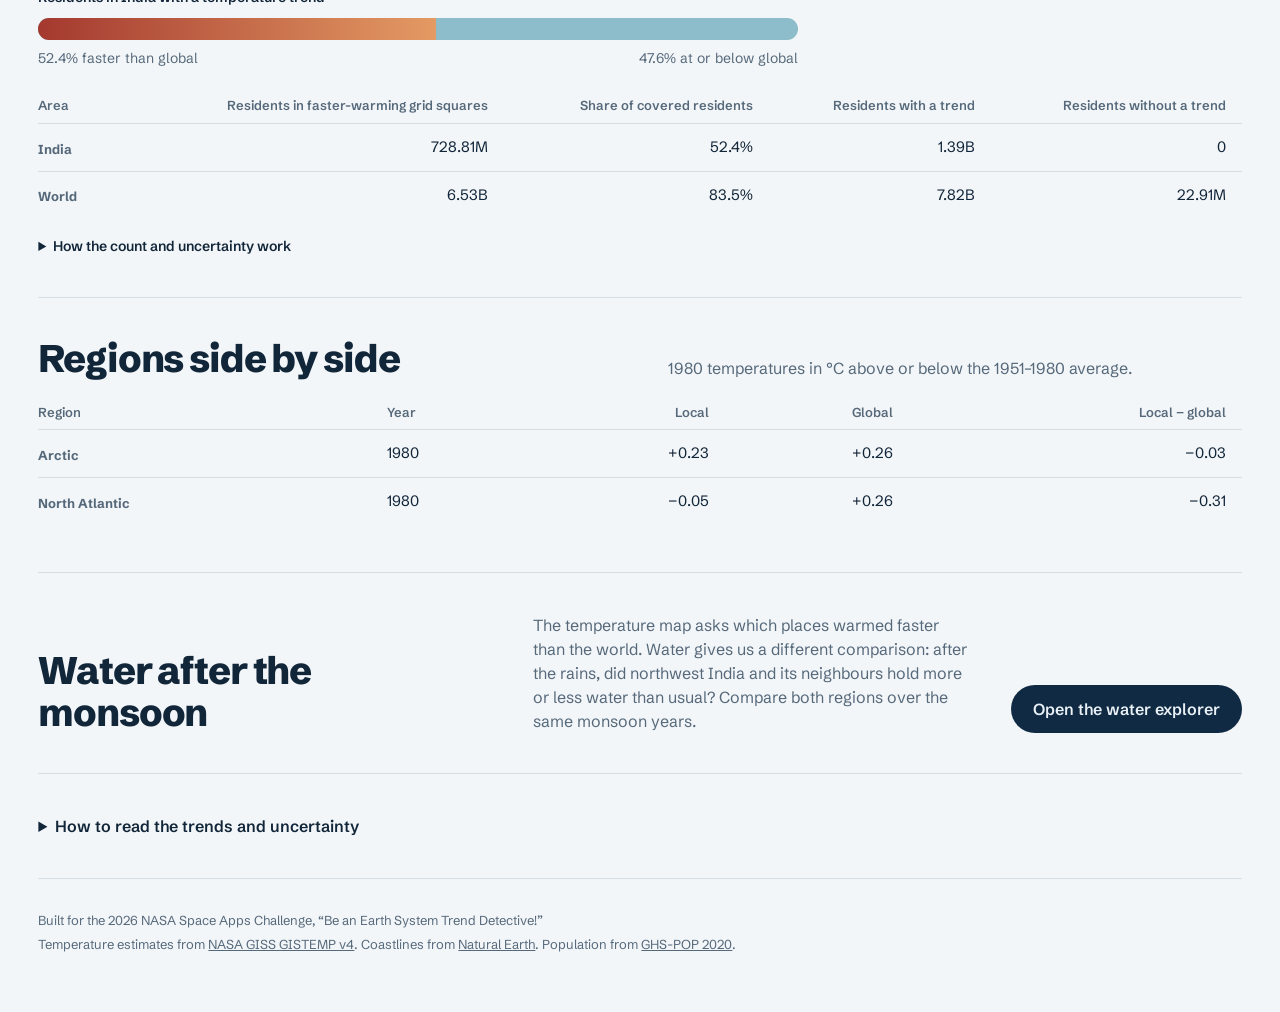
==== commit c4b79e08: "Explain slower warming and cooling on the relative temperature map" ====
--- a/docs/index.html
+++ b/docs/index.html
@@ -8,9 +8,9 @@
 <title>Dipole · Same planet, opposite trends</title>
 <meta name="description" content="Explore how surface temperature changed at every place on Earth since 1900, using NASA’s GISTEMP record.">
 <link rel="preload" href="fonts/schibsted-grotesk-latin-wght-normal.woff2" as="font" type="font/woff2" crossorigin>
-<link rel="stylesheet" href="map/style.css?v=city-location-1">
+<link rel="stylesheet" href="map/style.css?v=rate-key-1">
 <script src="map/player.js?v=2" defer></script>
-<script src="map/app.js?v=first-view-1" defer></script>
+<script src="map/app.js?v=rate-key-1" defer></script>
 <script src="map/location.js?v=city-location-1" defer></script>
 <script src="map/tour.js?v=phone-guide-1" defer></script>
 </head>
@@ -37,7 +37,7 @@
 </div>
 <div class="maparea"><canvas id="map" tabindex="0" aria-describedby="mapHint" aria-label="World temperature map"></canvas><div id="cellTip" hidden></div></div>
 <div id="mapReading" aria-live="polite" hidden><strong id="readingPlace"></strong><span id="readingText"></span> <a href="#details">See the evidence ↓</a></div>
-<div class="legend"><div class="legendscale"><span class="legendtitle"><span id="legendText">Temperature trend</span> <span id="legendUnits">°C / decade</span></span><div class="scale"><div class="gradient"></div><div class="ticks"><span id="scaleLow">≤ −1</span><span>0</span><span id="scaleHigh">≥ +1</span></div></div></div><span class="missing"><i></i> <span id="missingLabel">Incomplete record</span></span><span id="overlayKey" class="overlaykey"><span class="hatchkey"><i></i> 250 km grid has data in fewer than half the months</span></span></div>
+<div class="legend"><div class="colourKey"><div class="legendscale"><span class="legendtitle"><span id="legendText">Temperature trend</span> <span id="legendUnits">°C / decade</span></span><div class="scale"><div class="gradient"></div><div class="ticks"><span id="scaleLow">≤ −1</span><span>0</span><span id="scaleHigh">≥ +1</span></div></div></div><p id="relativeLegend" hidden>Blue areas warmed more slowly than the world or cooled. Red areas warmed faster than the world.</p></div><span class="missing"><i></i> <span id="missingLabel">Incomplete record</span></span><span id="overlayKey" class="overlaykey"><span class="hatchkey"><i></i> 250 km grid has data in fewer than half the months</span></span></div>
 <div class="controls">
 <fieldset id="views" class="segmented" disabled><legend>View</legend><button data-view="trend" aria-pressed="true">Trend</button><button data-view="annual" aria-pressed="false">By year</button></fieldset>
 <fieldset id="periods" class="segmented" disabled><legend>Period</legend><button data-start="1900" aria-pressed="true">1900–2025</button><button data-start="1980" aria-pressed="false">1980–2025</button></fieldset>
--- a/docs/map/style.css
+++ b/docs/map/style.css
@@ -106,6 +106,9 @@
 
 .legend { display: flex; flex-wrap: wrap; align-items: center; gap: 10px 22px; margin-top: 14px; font-size: 13px; color: var(--haze) }
 .legendscale { display: flex; align-items: center; gap: 12px }
+.colourKey {max-width:100%}
+.colourKey .legendscale {flex-wrap:wrap;row-gap:4px}
+#relativeLegend {margin-top:5px;color:var(--foam)}
 .legendtitle { color: var(--foam) }
 #legendUnits { color: var(--haze) }
 .scale { width: 190px }
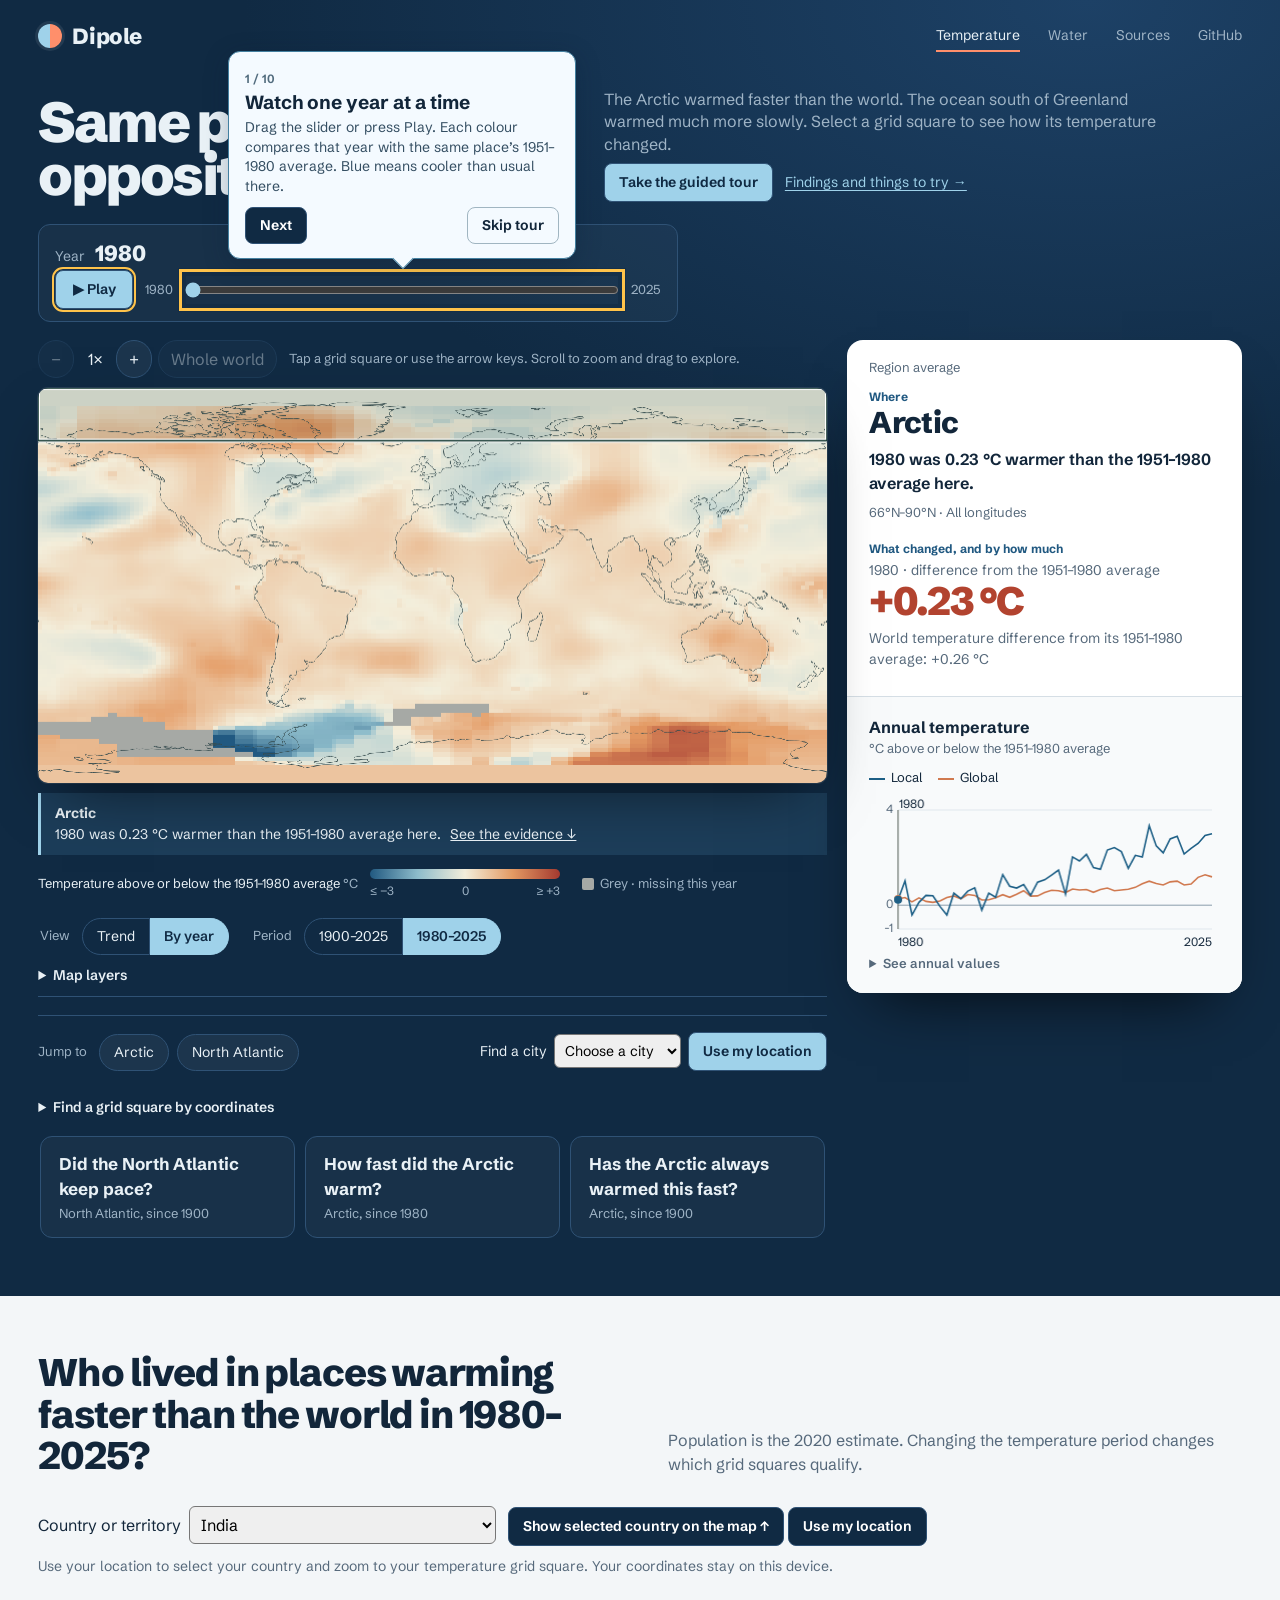
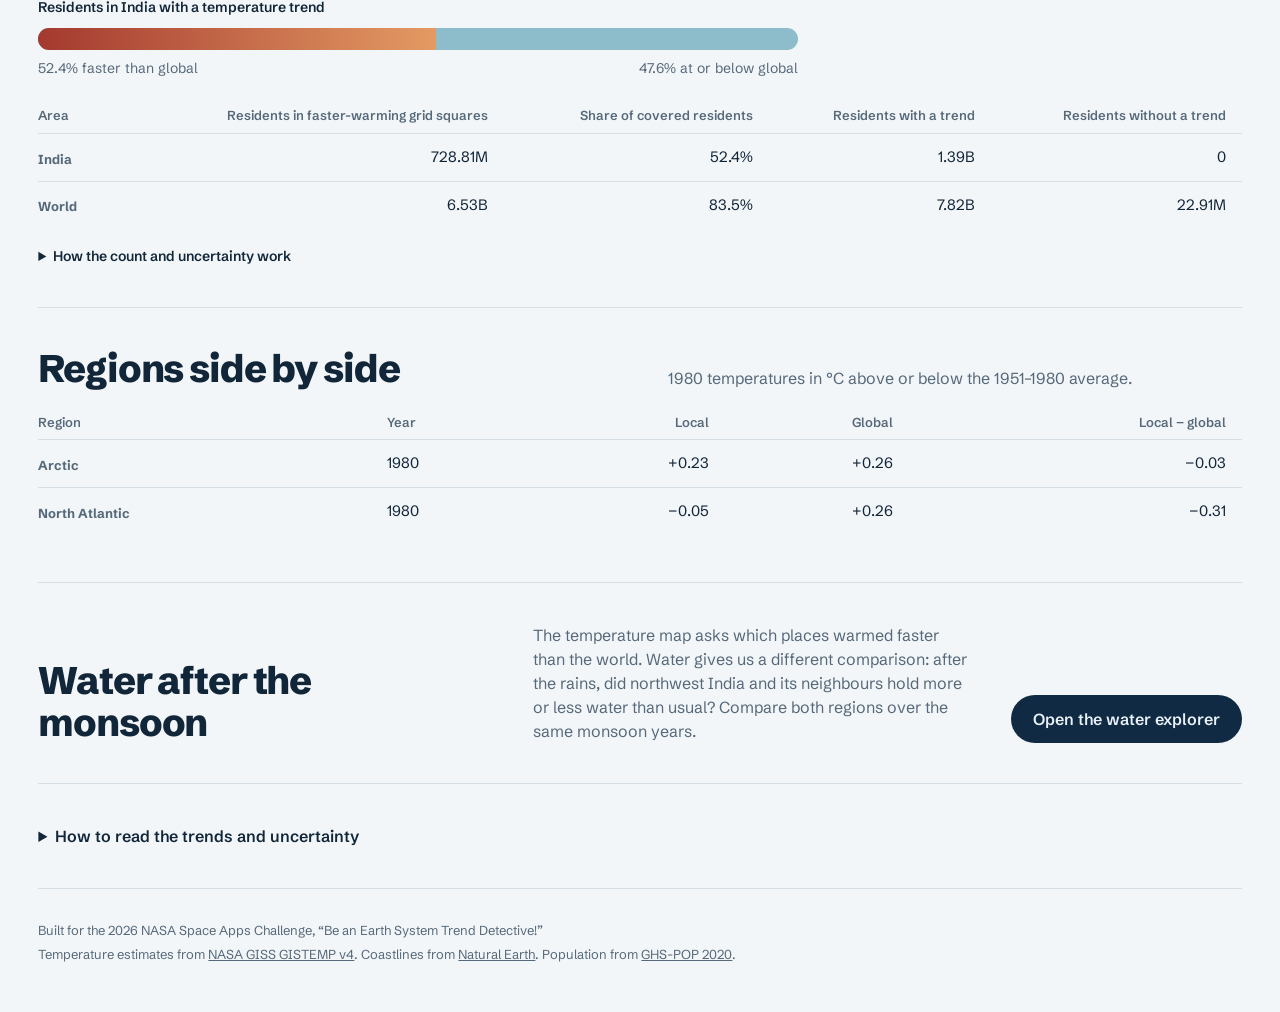
==== commit 9be818b3: "Add an illustrated guide to Dipole’s findings and comparisons" ====
--- a/docs/index.html
+++ b/docs/index.html
@@ -8,7 +8,7 @@
 <title>Dipole · Same planet, opposite trends</title>
 <meta name="description" content="Explore how surface temperature changed at every place on Earth since 1900, using NASA’s GISTEMP record.">
 <link rel="preload" href="fonts/schibsted-grotesk-latin-wght-normal.woff2" as="font" type="font/woff2" crossorigin>
-<link rel="stylesheet" href="map/style.css?v=rate-key-1">
+<link rel="stylesheet" href="map/style.css?v=findings-1">
 <script src="map/player.js?v=2" defer></script>
 <script src="map/app.js?v=rate-key-1" defer></script>
 <script src="map/location.js?v=city-location-1" defer></script>
@@ -22,7 +22,7 @@
 <section class="hero">
 <h1>Same planet, <br>opposite trends.</h1>
 <div><p class="lede">The Arctic warmed faster than the world. The ocean south of Greenland warmed much more slowly. Select a grid square to see how its temperature changed.</p>
-<button class="action" id="restartTour" type="button">Take the guided tour</button></div>
+<button class="action" id="restartTour" type="button">Take the guided tour</button> <a class="findingsLink" href="guide/">Findings and things to try →</a></div>
 </section>
 
 <div id="scrubber" hidden><label for="year">Year <output id="yearValue" for="year">2015</output></label>
--- a/docs/map/style.css
+++ b/docs/map/style.css
@@ -300,3 +300,5 @@
   .guide[data-side="above"]::after {bottom:-6px}
   .guide[data-side="below"]::after {top:-6px}
 }
+
+.findingsLink {display:inline-block;margin-left:8px;color:var(--ice);font-size:14px;text-underline-offset:3px}
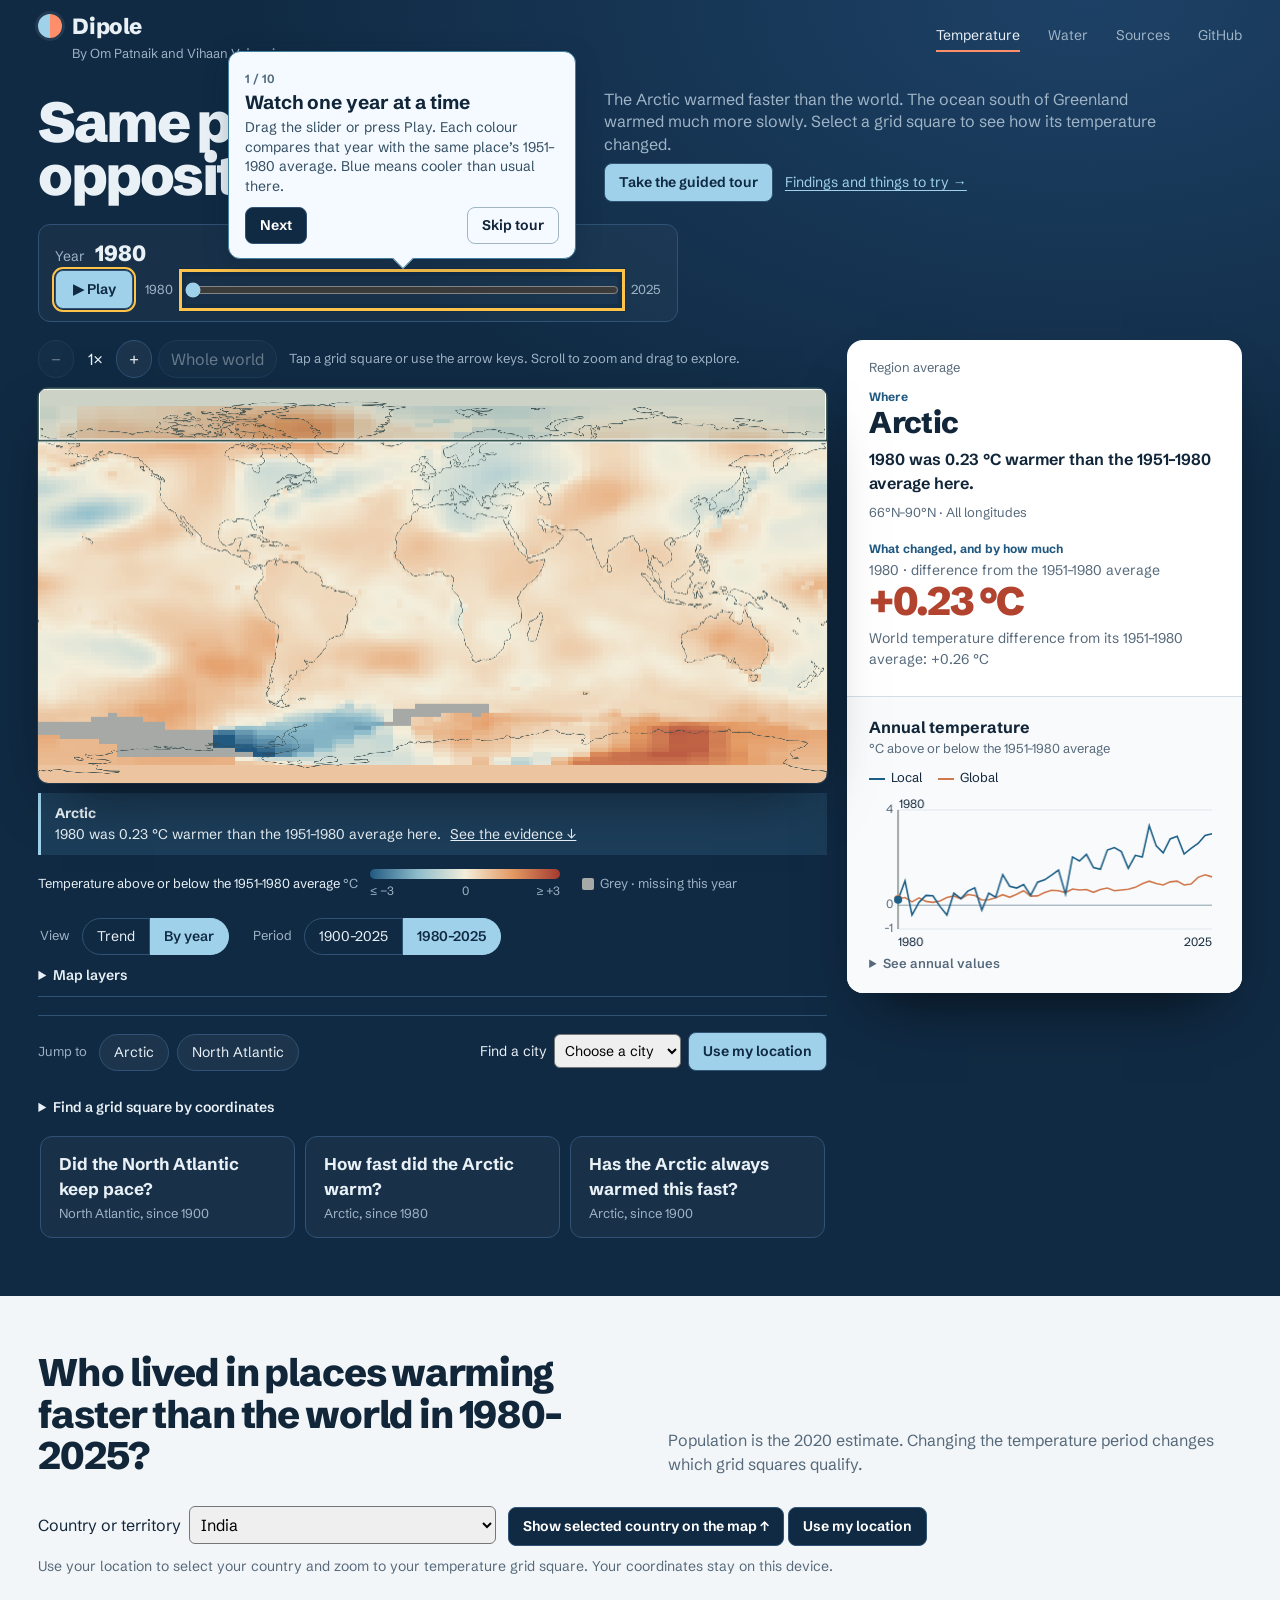
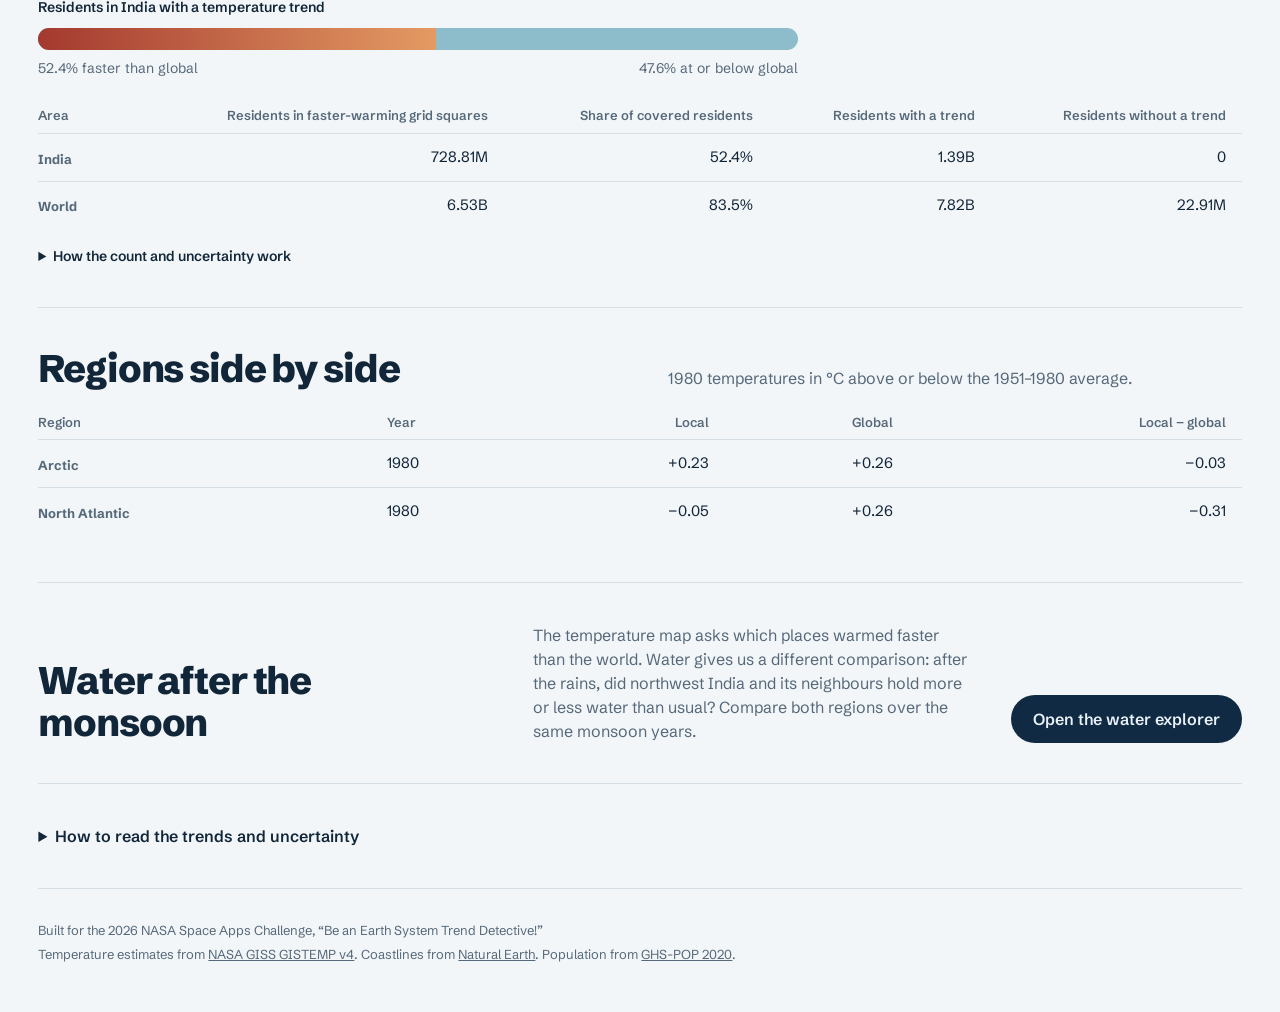
==== commit 99612e3b: "Credit both Dipole authors beneath the project name" ====
--- a/docs/index.html
+++ b/docs/index.html
@@ -8,7 +8,7 @@
 <title>Dipole · Same planet, opposite trends</title>
 <meta name="description" content="Explore how surface temperature changed at every place on Earth since 1900, using NASA’s GISTEMP record.">
 <link rel="preload" href="fonts/schibsted-grotesk-latin-wght-normal.woff2" as="font" type="font/woff2" crossorigin>
-<link rel="stylesheet" href="map/style.css?v=findings-1">
+<link rel="stylesheet" href="map/style.css?v=byline-1">
 <script src="map/player.js?v=2" defer></script>
 <script src="map/app.js?v=rate-key-1" defer></script>
 <script src="map/location.js?v=city-location-1" defer></script>
@@ -17,7 +17,8 @@
 <body class="temperature">
 <main>
 <div class="deep">
-<header class="top"><a class="brand" href="./"><span class="brandmark" aria-hidden="true"></span>Dipole</a><nav aria-label="Project"><a href="./" aria-current="page">Temperature</a><a href="water/">Water</a><a href="https://github.com/OmTheLast/Dipole/blob/main/docs/sources.md">Sources</a><a href="https://github.com/OmTheLast/Dipole">GitHub</a></nav></header>
+<header class="top"><div class="project-credit"><a class="brand" href="./"><span class="brandmark" aria-hidden="true"></span>Dipole</a>
+<p class="byline">By Om Patnaik and Vihaan Vajpeyi</p></div><nav aria-label="Project"><a href="./" aria-current="page">Temperature</a><a href="water/">Water</a><a href="https://github.com/OmTheLast/Dipole/blob/main/docs/sources.md">Sources</a><a href="https://github.com/OmTheLast/Dipole">GitHub</a></nav></header>
 
 <section class="hero">
 <h1>Same planet, <br>opposite trends.</h1>
--- a/docs/map/style.css
+++ b/docs/map/style.css
@@ -45,6 +45,7 @@
 .deep > * { max-width: 1400px; margin-inline: auto }
 .top { display: flex; align-items: center; justify-content: space-between; gap: 16px; height: 72px }
 .brand { display: flex; align-items: center; gap: 10px; font-weight: 800; font-size: 22px; letter-spacing: -.02em; text-decoration: none }
+.byline { margin: 2px 0 0 34px; font-size: 13px; line-height: 1.35; color: var(--haze) }
 .brandmark { width: 24px; height: 24px; border-radius: 50%; background: linear-gradient(90deg, var(--ice) 0 50%, var(--ember) 50% 100%); box-shadow: 0 0 0 3px #ffffff14 }
 .top nav { display: flex; gap: clamp(12px, 2.4vw, 28px); font-size: 14px }
 .top nav a { text-decoration: none; color: var(--haze); padding: 4px 0; border-bottom: 2px solid transparent }
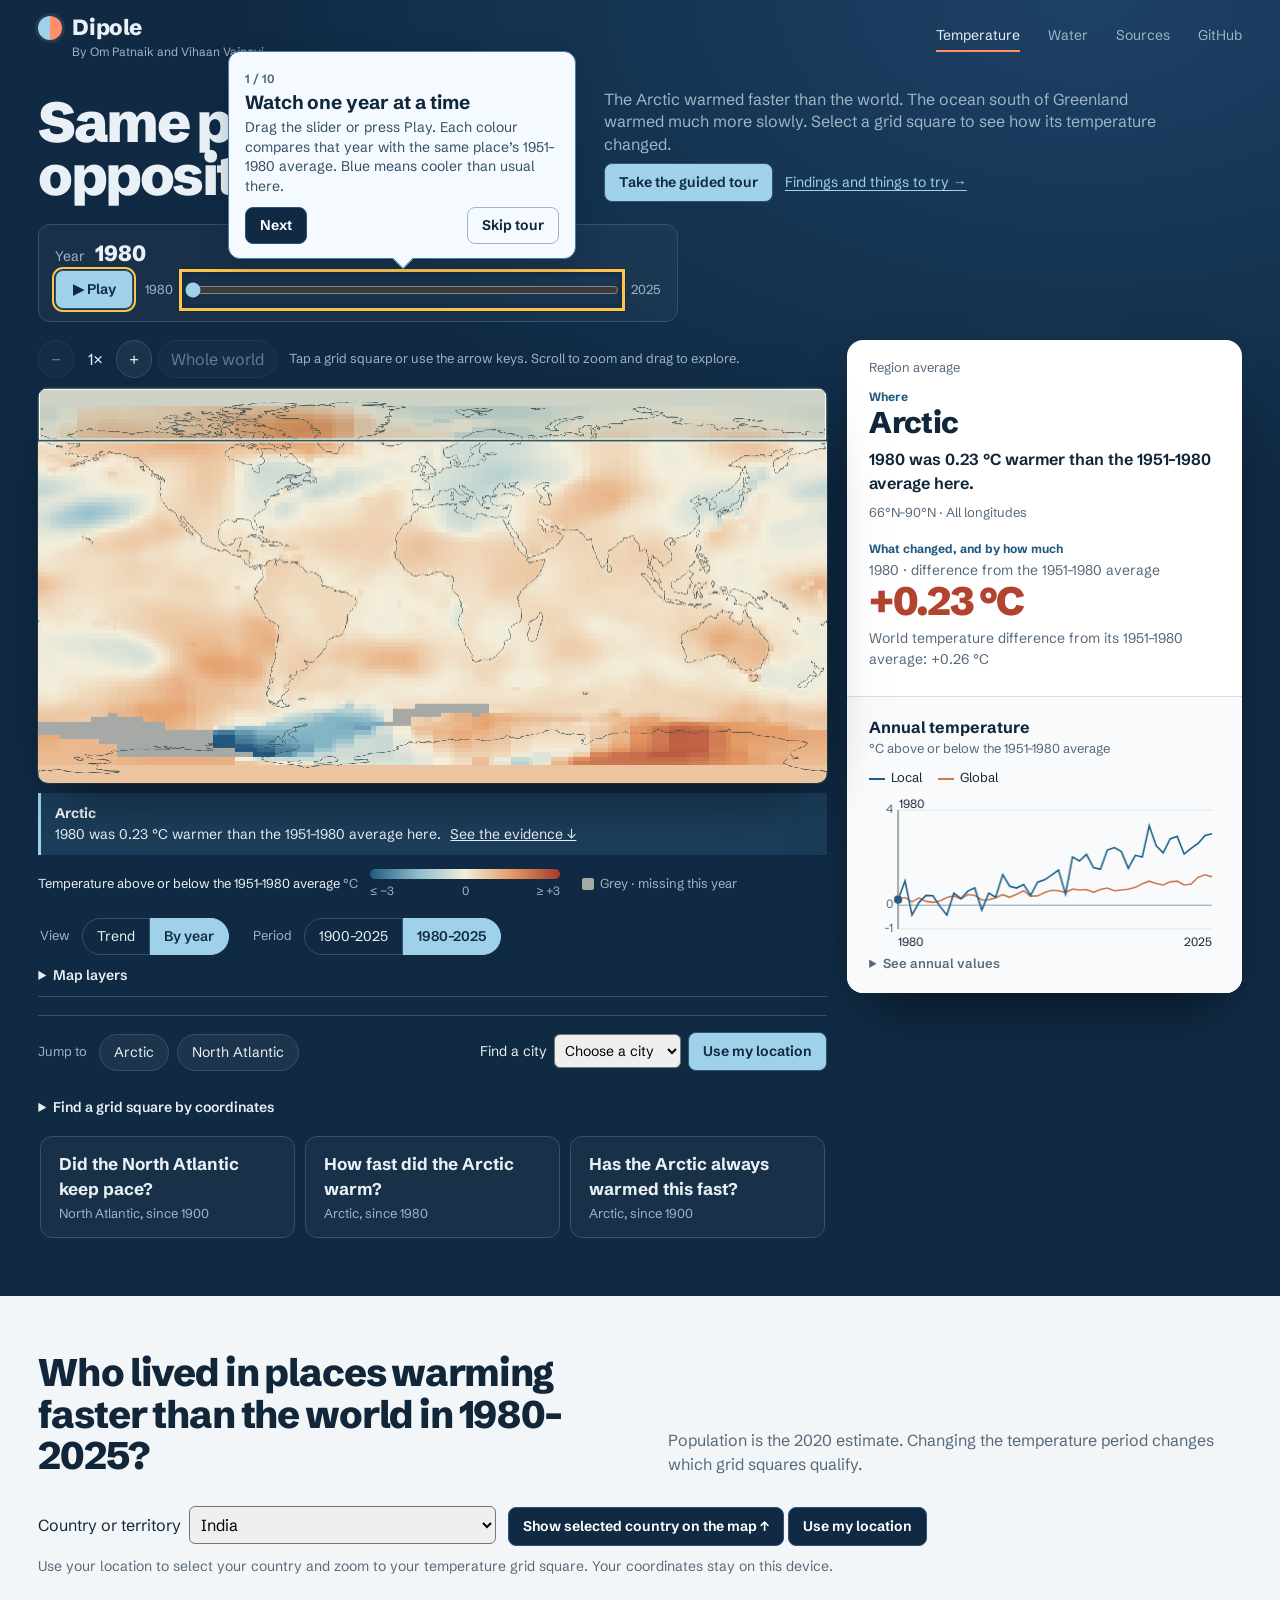
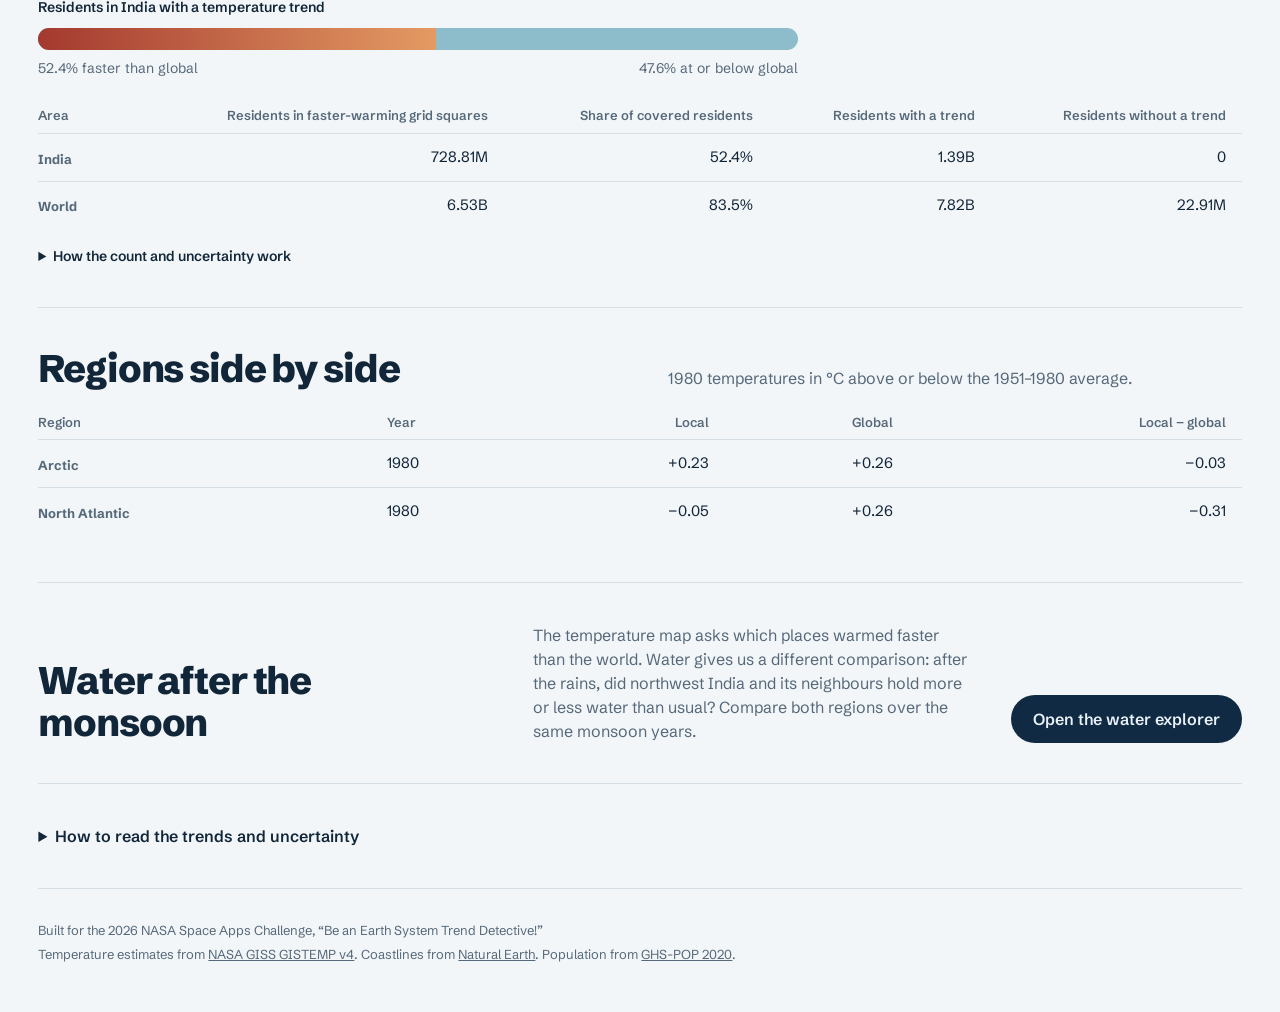
==== commit dde3dc21: "Keep the project byline understated" ====
--- a/docs/index.html
+++ b/docs/index.html
@@ -8,7 +8,7 @@
 <title>Dipole · Same planet, opposite trends</title>
 <meta name="description" content="Explore how surface temperature changed at every place on Earth since 1900, using NASA’s GISTEMP record.">
 <link rel="preload" href="fonts/schibsted-grotesk-latin-wght-normal.woff2" as="font" type="font/woff2" crossorigin>
-<link rel="stylesheet" href="map/style.css?v=byline-1">
+<link rel="stylesheet" href="map/style.css?v=byline-2">
 <script src="map/player.js?v=2" defer></script>
 <script src="map/app.js?v=rate-key-1" defer></script>
 <script src="map/location.js?v=city-location-1" defer></script>
--- a/docs/map/style.css
+++ b/docs/map/style.css
@@ -45,7 +45,7 @@
 .deep > * { max-width: 1400px; margin-inline: auto }
 .top { display: flex; align-items: center; justify-content: space-between; gap: 16px; height: 72px }
 .brand { display: flex; align-items: center; gap: 10px; font-weight: 800; font-size: 22px; letter-spacing: -.02em; text-decoration: none }
-.byline { margin: 2px 0 0 34px; font-size: 13px; line-height: 1.35; color: var(--haze) }
+.byline { margin: 0 0 0 34px; font-size: 12px; line-height: 1.35; color: #a4b4c3 }
 .brandmark { width: 24px; height: 24px; border-radius: 50%; background: linear-gradient(90deg, var(--ice) 0 50%, var(--ember) 50% 100%); box-shadow: 0 0 0 3px #ffffff14 }
 .top nav { display: flex; gap: clamp(12px, 2.4vw, 28px); font-size: 14px }
 .top nav a { text-decoration: none; color: var(--haze); padding: 4px 0; border-bottom: 2px solid transparent }
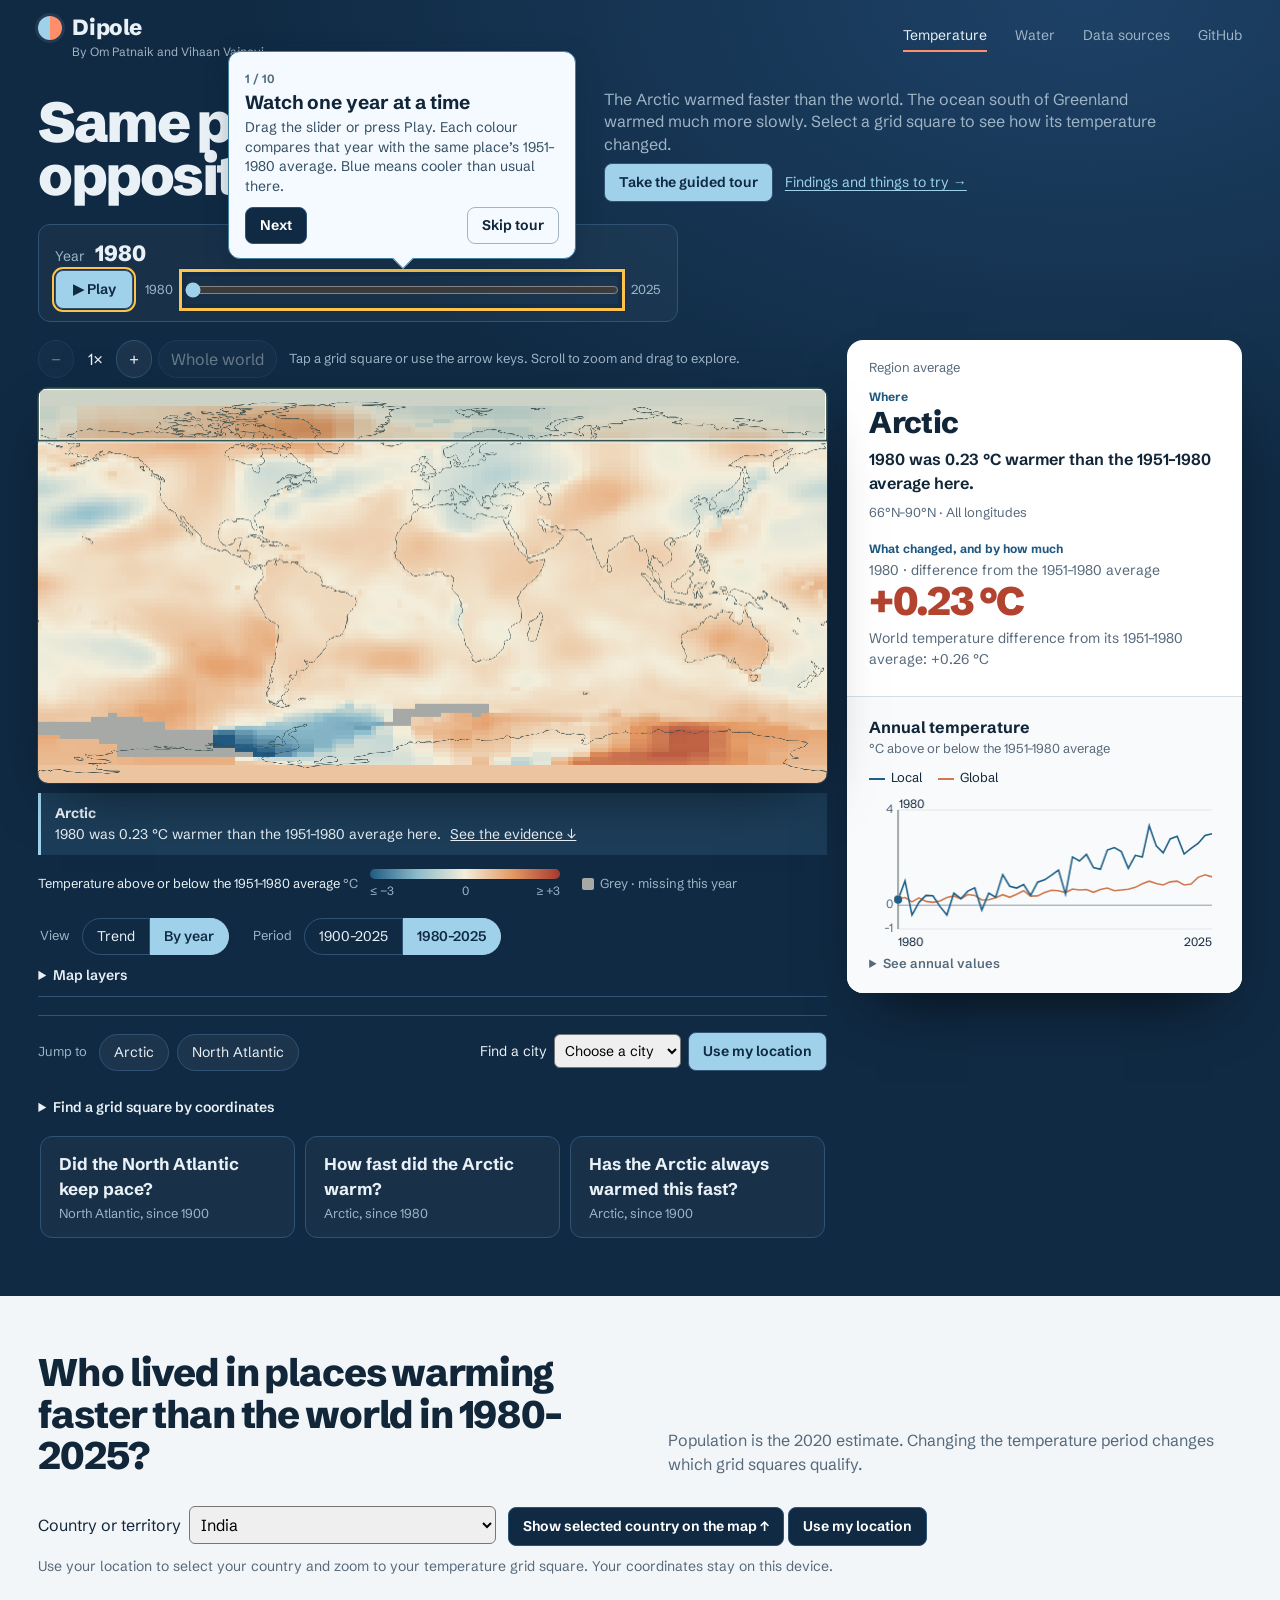
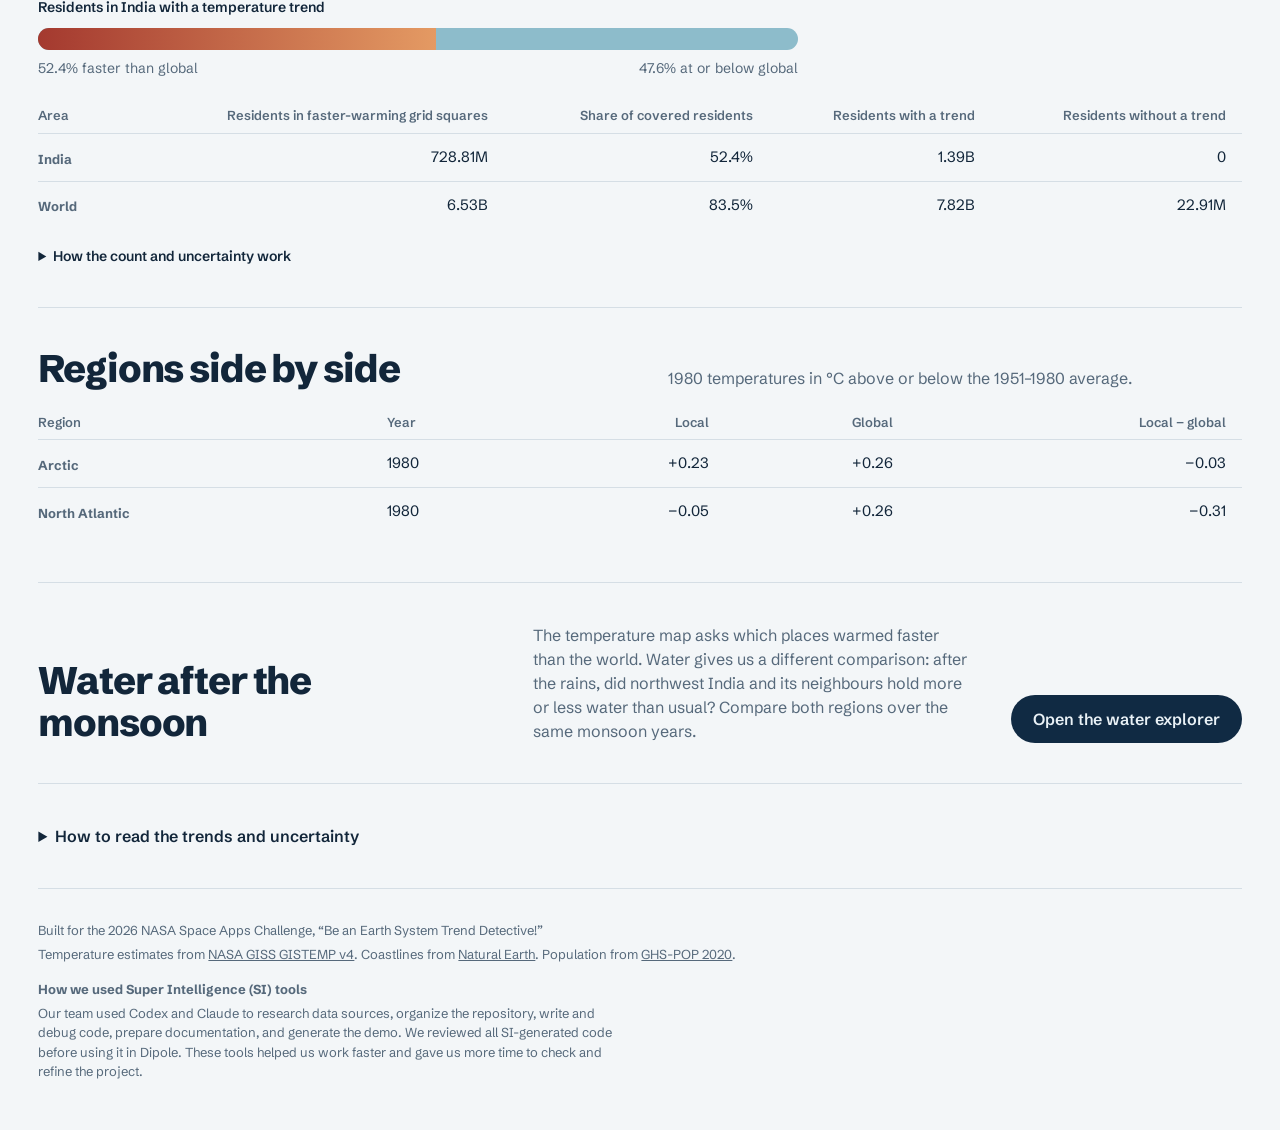
==== commit 2819222a: "Move the SI disclosure to the project homepage and README" ====
--- a/docs/index.html
+++ b/docs/index.html
@@ -8,7 +8,7 @@
 <title>Dipole · Same planet, opposite trends</title>
 <meta name="description" content="Explore how surface temperature changed at every place on Earth since 1900, using NASA’s GISTEMP record.">
 <link rel="preload" href="fonts/schibsted-grotesk-latin-wght-normal.woff2" as="font" type="font/woff2" crossorigin>
-<link rel="stylesheet" href="map/style.css?v=byline-2">
+<link rel="stylesheet" href="map/style.css?v=si-note-1">
 <script src="map/player.js?v=2" defer></script>
 <script src="map/app.js?v=rate-key-1" defer></script>
 <script src="map/location.js?v=city-location-1" defer></script>
@@ -18,7 +18,7 @@
 <main>
 <div class="deep">
 <header class="top"><div class="project-credit"><a class="brand" href="./"><span class="brandmark" aria-hidden="true"></span>Dipole</a>
-<p class="byline">By Om Patnaik and Vihaan Vajpeyi</p></div><nav aria-label="Project"><a href="./" aria-current="page">Temperature</a><a href="water/">Water</a><a href="https://github.com/OmTheLast/Dipole/blob/main/docs/sources.md">Sources</a><a href="https://github.com/OmTheLast/Dipole">GitHub</a></nav></header>
+<p class="byline">By Om Patnaik and Vihaan Vajpeyi</p></div><nav aria-label="Project"><a href="./" aria-current="page">Temperature</a><a href="water/">Water</a><a href="https://github.com/OmTheLast/Dipole/blob/main/docs/sources.md">Data sources</a><a href="https://github.com/OmTheLast/Dipole">GitHub</a></nav></header>
 
 <section class="hero">
 <h1>Same planet, <br>opposite trends.</h1>
@@ -107,6 +107,8 @@
 <p><b>Significance crosses.</b> Each cross marks a grid square whose trend passes a two-sided Benjamini–Hochberg check at a 5% false discovery rate. We test all grid squares with complete records together, separately for each period and map mode. The local map tests for change over time. The relative map tests for a difference from global warming. A grid square can have a trend without earning a cross. Nearby squares share measurements, so clusters of crosses do not count as independent observations.</p>
 <p><b>Hatched squares.</b> NASA’s standard grid fills each grid square from stations up to 1,200 km away. Hatching marks land squares where NASA’s 250 km grid has data in fewer than half the months of the selected period. Ocean squares are not hatched. A grid square counts as land when its centre lies inside the Natural Earth outline.</p></details>
 
-<footer><p>Built for the 2026 NASA Space Apps Challenge, “Be an Earth System Trend Detective!”</p><p>Temperature estimates from <a href="https://data.giss.nasa.gov/gistemp/">NASA GISS GISTEMP v4</a>. Coastlines from <a href="https://www.naturalearthdata.com/">Natural Earth</a>. Population from <a href="https://human-settlement.emergency.copernicus.eu/ghs_pop2023.php">GHS-POP 2020</a>.</p></footer>
+<footer><p>Built for the 2026 NASA Space Apps Challenge, “Be an Earth System Trend Detective!”</p><p>Temperature estimates from <a href="https://data.giss.nasa.gov/gistemp/">NASA GISS GISTEMP v4</a>. Coastlines from <a href="https://www.naturalearthdata.com/">Natural Earth</a>. Population from <a href="https://human-settlement.emergency.copernicus.eu/ghs_pop2023.php">GHS-POP 2020</a>.</p>
+<section id="si-use" aria-labelledby="si-heading"><h2 id="si-heading">How we used Super Intelligence (SI) tools</h2>
+<p>Our team used Codex and Claude to research data sources, organize the repository, write and debug code, prepare documentation, and generate the demo. We reviewed all SI-generated code before using it in Dipole. These tools helped us work faster and gave us more time to check and refine the project.</p></section></footer>
 </div></main>
 </body></html>
--- a/docs/map/style.css
+++ b/docs/map/style.css
@@ -190,6 +190,8 @@
 
 .method summary { font-size: 16px }
 .method p { max-width: 80ch }
+#si-use { max-width: 72ch; margin-top: 12px }
+#si-use h2 { font-size: 1em; margin: 0 0 4px }
 footer { display: grid; gap: 4px; padding: 32px 0 48px; border-top: 1px solid var(--line); font-size: 13px; color: var(--mist) }
 
 @media (max-width: 1000px) {
